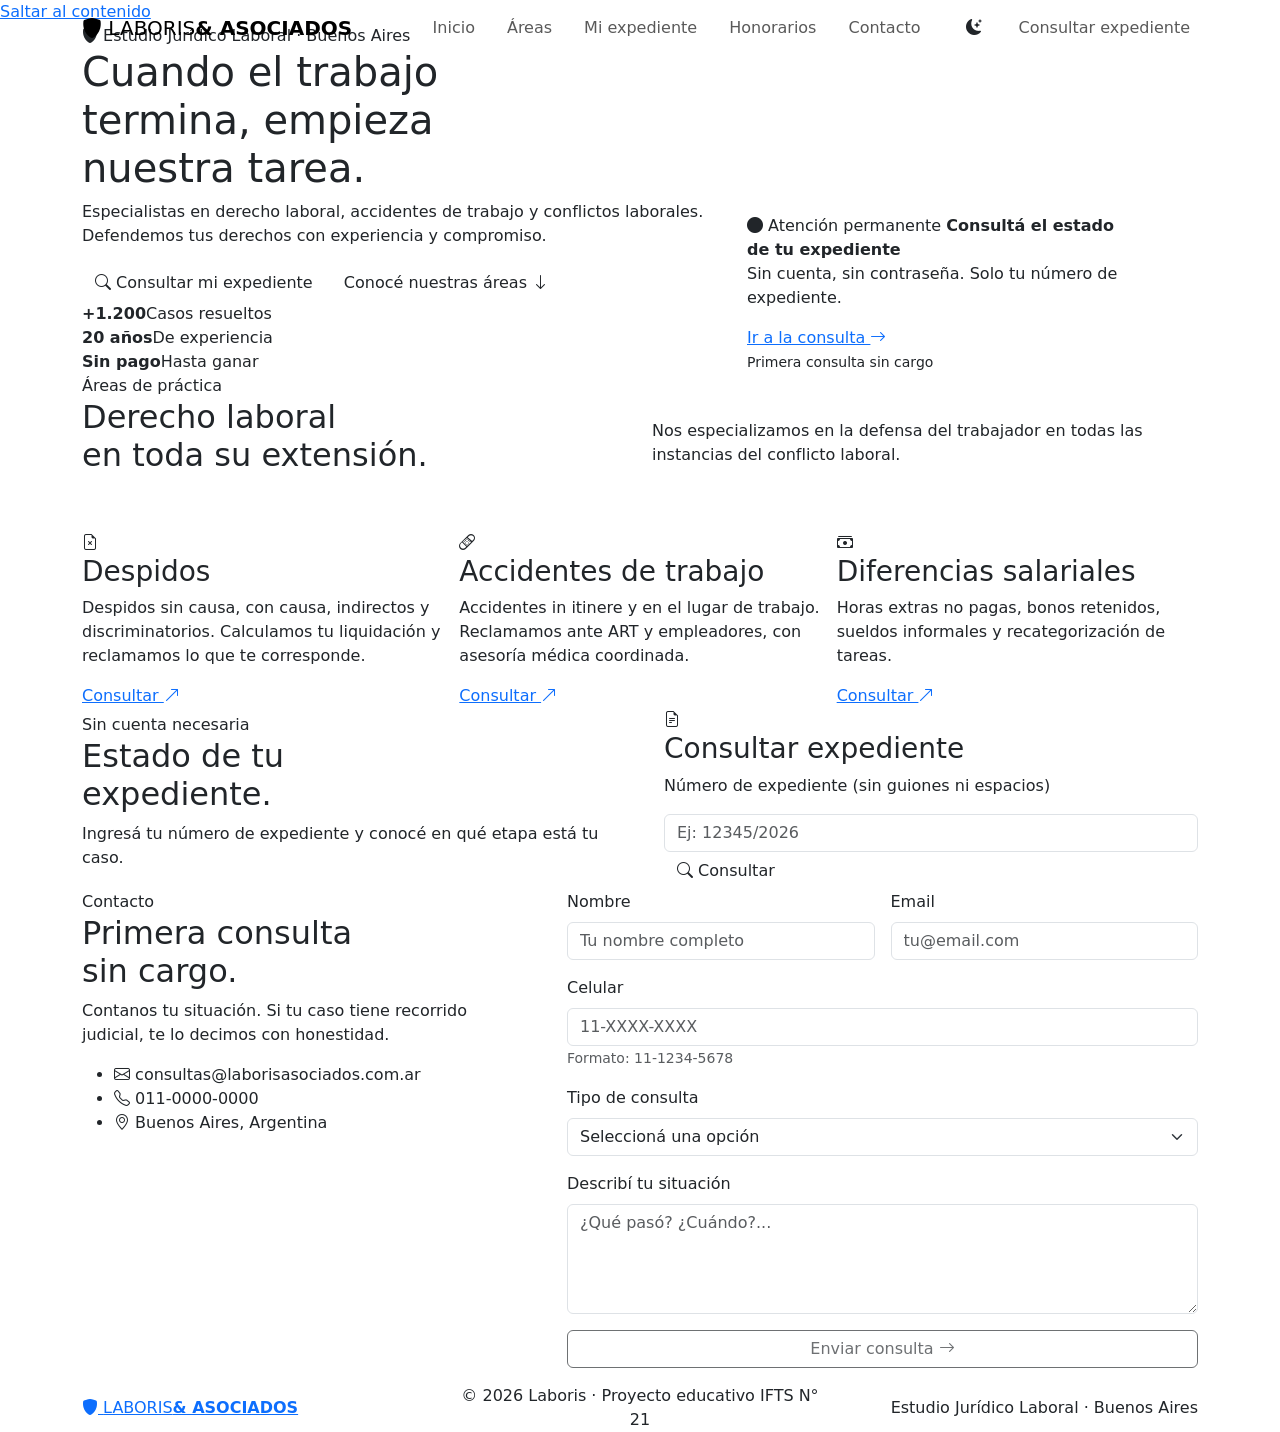
==== public/index.html @ e3582f11 "Update index.html Cambios en Sprint 3 de HTML" ====
<!doctype html>
<html lang="es">
<head>
  <meta charset="utf-8">
  <meta name="viewport" content="width=device-width, initial-scale=1">
  <title>Laboris | Estudio Jurídico Laboral</title>
  <meta name="description" content="Laboris: estudio jurídico especializado en derecho laboral y accidentes de trabajo.">
  <link rel="icon" href="assets/img/favicon.svg" type="image/svg+xml">
  <link rel="preconnect" href="https://fonts.googleapis.com">
  <link rel="preconnect" href="https://fonts.gstatic.com" crossorigin>
  <link href="https://fonts.googleapis.com/css2?family=Playfair+Display:wght@400;500;600;700&family=Source+Sans+3:wght@400;500;600;700&display=swap" rel="stylesheet">
  <script>
    const theme = localStorage.getItem('theme-preference') || 'light';
    document.documentElement.setAttribute('data-theme', theme);
  </script>
  <link href="https://cdn.jsdelivr.net/npm/bootstrap@5.3.3/dist/css/bootstrap.min.css" rel="stylesheet">
  <link rel="stylesheet" href="https://cdn.jsdelivr.net/npm/bootstrap-icons@1.11.3/font/bootstrap-icons.min.css">
  <link rel="stylesheet" href="assets/css/styles.css">
</head>
<body>
  <a class="la-skip-link" href="#contenido">Saltar al contenido</a>
  <nav class="navbar navbar-expand-lg fixed-top la-navbar" id="siteNav">
    <div class="container">
      <a class="navbar-brand la-brand" href="#inicio">
        <span class="la-brand-mark"><i class="bi bi-shield-fill"></i></span>
        <span>LABORIS<strong>&amp; ASOCIADOS</strong></span>
      </a>
      <button class="navbar-toggler la-toggler" type="button" data-bs-toggle="collapse" data-bs-target="#navLinks" aria-controls="navLinks" aria-expanded="false" aria-label="Abrir menú">
        <span></span><span></span><span></span>
      </button>
      <div class="collapse navbar-collapse" id="navLinks">
        <ul class="navbar-nav ms-auto align-items-lg-center gap-lg-3">
          <li class="nav-item"><a class="nav-link la-nav-link" href="#inicio" data-section="inicio">Inicio</a></li>
          <li class="nav-item"><a class="nav-link la-nav-link" href="#areas" data-section="areas">Áreas</a></li>
          <li class="nav-item"><a class="nav-link la-nav-link" href="#consulta" data-section="consulta">Mi expediente</a></li>
          <li class="nav-item"><a class="nav-link la-nav-link" href="#honorarios" data-section="honorarios">Honorarios</a></li>
          <li class="nav-item"><a class="nav-link la-nav-link" href="#contacto" data-section="contacto">Contacto</a></li>
          <li class="nav-item">
            <button class="btn la-btn la-btn-outline ms-lg-2" id="btnToggleTema" aria-label="Cambiar tema">
              <i class="bi bi-moon-stars-fill" id="iconoTema"></i>
            </button>
          </li>
          <li class="nav-item"><a class="nav-link la-nav-cta" href="#consulta">Consultar expediente</a></li>
        </ul>
      </div>
    </div>
  </nav>

  <main id="contenido">
    <section class="la-hero" id="inicio">
      <div class="la-hero-bg" aria-hidden="true"></div>
      <div class="la-hero-overlay" aria-hidden="true"></div>
      <div class="container la-hero-content">
        <div class="row align-items-end">
          <div class="col-lg-7">
            <span class="la-eyebrow la-eyebrow-light"><i class="bi bi-shield-fill"></i> Estudio Jurídico Laboral · Buenos Aires</span>
            <h1>Cuando el trabajo<br>termina, empieza<br><span>nuestra tarea.</span></h1>
            <p>Especialistas en derecho laboral, accidentes de trabajo y conflictos laborales. Defendemos tus derechos con experiencia y compromiso.</p>
            <div class="la-hero-actions">
              <a class="btn la-btn la-btn-primary" href="#consulta"><i class="bi bi-search"></i> Consultar mi expediente</a>
              <a class="btn la-btn la-btn-outline" href="#areas">Conocé nuestras áreas <i class="bi bi-arrow-down"></i></a>
            </div>
            <div class="la-hero-stats">
              <div><strong>+1.200</strong><span>Casos resueltos</span></div>
              <div><strong>20 años</strong><span>De experiencia</span></div>
              <div><strong>Sin pago</strong><span>Hasta ganar</span></div>
            </div>
          </div>
          <div class="col-lg-5 d-none d-lg-block">
            <div class="la-hero-card">
              <span class="la-card-label"><i class="bi bi-circle-fill"></i> Atención permanente</span>
              <strong>Consultá el estado<br>de tu expediente</strong>
              <p>Sin cuenta, sin contraseña. Solo tu número de expediente.</p>
              <a href="#consulta">Ir a la consulta <i class="bi bi-arrow-right"></i></a>
              <div class="la-card-divider"></div>
              <small>Primera consulta sin cargo</small>
            </div>
          </div>
        </div>
      </div>
    </section>

    <section class="la-section la-areas" id="areas">
      <div class="container">
        <div class="row align-items-end mb-5">
          <div class="col-lg-6">
            <span class="la-eyebrow">Áreas de práctica</span>
            <h2>Derecho laboral<br><span>en toda su extensión.</span></h2>
          </div>
          <div class="col-lg-6">
            <p>Nos especializamos en la defensa del trabajador en todas las instancias del conflicto laboral.</p>
          </div>
        </div>
        <div class="row g-3">
          <div class="col-lg-4 col-md-6">
            <article class="la-area-card">
              <div class="la-area-icon"><i class="bi bi-file-earmark-x"></i></div>
              <h3>Despidos</h3>
              <p>Despidos sin causa, con causa, indirectos y discriminatorios. Calculamos tu liquidación y reclamamos lo que te corresponde.</p>
              <a href="#contacto">Consultar <i class="bi bi-arrow-up-right"></i></a>
            </article>
          </div>
          <div class="col-lg-4 col-md-6">
            <article class="la-area-card">
              <div class="la-area-icon"><i class="bi bi-bandaid"></i></div>
              <h3>Accidentes de trabajo</h3>
              <p>Accidentes in itinere y en el lugar de trabajo. Reclamamos ante ART y empleadores, con asesoría médica coordinada.</p>
              <a href="#contacto">Consultar <i class="bi bi-arrow-up-right"></i></a>
            </article>
          </div>
          <div class="col-lg-4 col-md-6">
            <article class="la-area-card">
              <div class="la-area-icon"><i class="bi bi-cash-stack"></i></div>
              <h3>Diferencias salariales</h3>
              <p>Horas extras no pagas, bonos retenidos, sueldos informales y recategorización de tareas.</p>
              <a href="#contacto">Consultar <i class="bi bi-arrow-up-right"></i></a>
            </article>
          </div>
        </div>
      </div>
    </section>

    <section class="la-consulta" id="consulta">
      <div class="container">
        <div class="row align-items-center g-5">
          <div class="col-lg-6">
            <span class="la-eyebrow la-eyebrow-light">Sin cuenta necesaria</span>
            <h2>Estado de tu<br><span>expediente.</span></h2>
            <p>Ingresá tu número de expediente y conocé en qué etapa está tu caso.</p>
          </div>
          <div class="col-lg-6">
            <div class="la-consulta-box">
              <div class="la-consulta-icon"><i class="bi bi-file-earmark-text"></i></div>
              <h3>Consultar expediente</h3>
              <p>Número de expediente (sin guiones ni espacios)</p>
              <div class="la-consulta-form">
                <input class="form-control la-input" id="expedienteInput" type="text" placeholder="Ej: 12345/2026" maxlength="12" aria-label="Número de expediente">
                <button class="btn la-btn la-btn-primary" id="consultarBtn" type="button">
                  <!-- [ZOE - Sprint 3 - Día 1] Nuevos aportes de Zoe: Estructura para Spinner de carga -->
                  <span class="la-btn-text"><i class="bi bi-search"></i> Consultar</span>
                  <div class="la-spinner la-spinner-sm" id="spinnerConsulta" style="display:none;"></div>
                </button>
              </div>
              <div id="consultaResultado" class="la-consulta-resultado" aria-live="polite"></div>
            </div>
          </div>
        </div>
      </div>
    </section>

    <section class="la-section la-contact" id="contacto">
      <div class="container">
        <div class="row g-5">
          <div class="col-lg-5">
            <span class="la-eyebrow">Contacto</span>
            <h2>Primera consulta<br><span>sin cargo.</span></h2>
            <p>Contanos tu situación. Si tu caso tiene recorrido judicial, te lo decimos con honestidad.</p>
            <ul class="la-contact-list">
              <li><i class="bi bi-envelope"></i> consultas@laborisasociados.com.ar</li>
              <li><i class="bi bi-telephone"></i> 011-0000-0000</li>
              <li><i class="bi bi-geo-alt"></i> Buenos Aires, Argentina</li>
            </ul>
          </div>
          <div class="col-lg-7">
            <form class="la-form" id="contactForm" novalidate>
              <div class="row g-3 mb-3">
                <div class="col-md-6">
                  <label class="form-label la-label" for="nombre">Nombre</label>
                  <input class="form-control la-input" type="text" id="nombre" placeholder="Tu nombre completo" required>
                  <div class="invalid-feedback"></div>
                </div>
                <div class="col-md-6">
                  <label class="form-label la-label" for="email">Email</label>
                  <input class="form-control la-input" type="email" id="email" placeholder="tu@email.com" required>
                  <div class="invalid-feedback"></div>
                </div>
              </div>
              <div class="mb-3">
                <label class="form-label la-label" for="celular">Celular</label>
                <input class="form-control la-input" type="tel" id="celular" placeholder="11-XXXX-XXXX" required>
                <small class="form-text text-muted">Formato: 11-1234-5678</small>
                <div class="invalid-feedback"></div>
              </div>
              <div class="mb-3">
                <label class="form-label la-label" for="tipoConsulta">Tipo de consulta</label>
                <select class="form-select la-input" id="tipoConsulta" required>
                  <option value="">Seleccioná una opción</option>
                  <option value="Despido sin causa">Despido sin causa</option>
                  <option value="Accidente de trabajo">Accidente de trabajo</option>
                  <option value="Diferencias salariales">Diferencias salariales</option>
                  <option value="Otra consulta">Otra consulta</option>
                </select>
                <div class="invalid-feedback"></div>
              </div>
              <div class="mb-3">
                <label class="form-label la-label" for="descripcion">Describí tu situación</label>
                <textarea class="form-control la-input" id="descripcion" rows="4" placeholder="¿Qué pasó? ¿Cuándo?..." required></textarea>
                <div class="invalid-feedback"></div>
              </div>
              <button class="btn la-btn la-btn-primary w-100" id="btnEnviarConsulta" type="submit" disabled>
                <!-- [ZOE - Sprint 3 - Día 1] Nuevos aportes de Zoe: Estructura para Spinner en botón -->
                <span class="la-btn-text">Enviar consulta <i class="bi bi-arrow-right"></i></span>
                <div class="la-spinner la-spinner-sm" id="spinnerEnvio" style="display:none;"></div>
              </button>
              <p class="la-form-message text-center mt-3" id="formMessage" aria-live="polite"></p>
            </form>
          </div>
        </div>
      </div>
    </section>

    <!-- [JOSÉ - Sprint 3 - Día 2] Nuevos aportes de José: Vista de Admin/Testing Oculta -->
    <section id="adminView" class="la-admin-view" style="display:none;">
      <div class="container">
        <div class="row">
          <div class="col-12">
            <h3>🔒 Panel de Admin (Testing) - Consultas Recibidas</h3>
            <p>Estos datos persisten en el localStorage del navegador (Simulación Sprint 3).</p>
            <div class="table-responsive">
              <table class="table table-striped">
                <thead>
                  <tr><th>ID</th><th>Fecha</th><th>Nombre</th><th>Email</th><th>Tipo</th><th>Mensaje</th></tr>
                </thead>
                <tbody id="adminTableBody"></tbody>
              </table>
            </div>
            <button class="btn la-btn la-btn-outline" id="btnLimpiarAdmin">Borrar datos de prueba</button>
          </div>
        </div>
      </div>
    </section>
  </main>

  <footer class="la-footer">
    <div class="container">
      <div class="row align-items-center text-center g-3">
        <div class="col-lg-4 text-lg-start">
          <a class="la-brand" href="#inicio">
            <span class="la-brand-mark"><i class="bi bi-shield-fill"></i></span>
            <span>LABORIS<strong>&amp; ASOCIADOS</strong></span>
          </a>
        </div>
        <div class="col-lg-4">
          <p class="mb-0">© <span id="year">2026</span> Laboris · Proyecto educativo IFTS N° 21</p>
        </div>
        <div class="col-lg-4 text-lg-end">
          <span>Estudio Jurídico Laboral · Buenos Aires</span>
        </div>
      </div>
    </div>
  </footer>

  <script src="https://cdn.jsdelivr.net/npm/bootstrap@5.3.3/dist/js/bootstrap.bundle.min.js"></script>
  <script src="assets/js/main.js"></script>
</body>
</html>
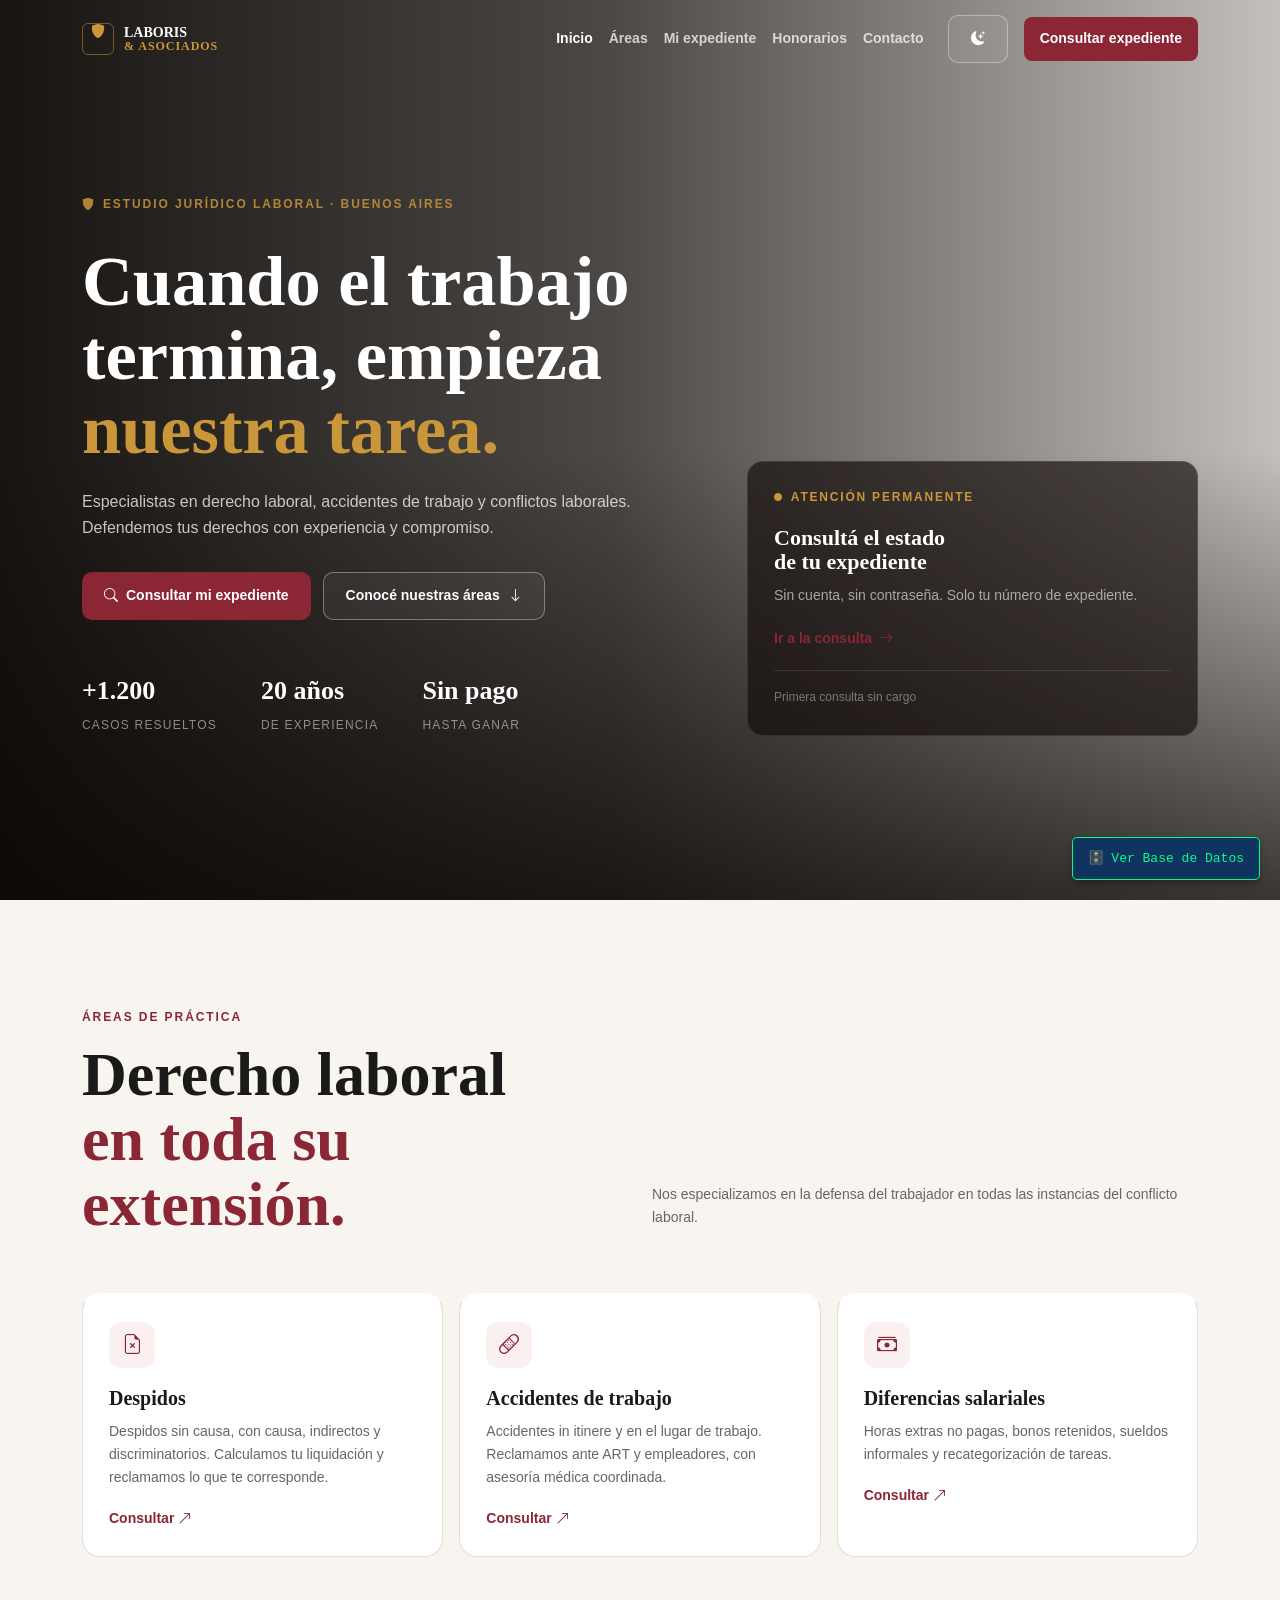
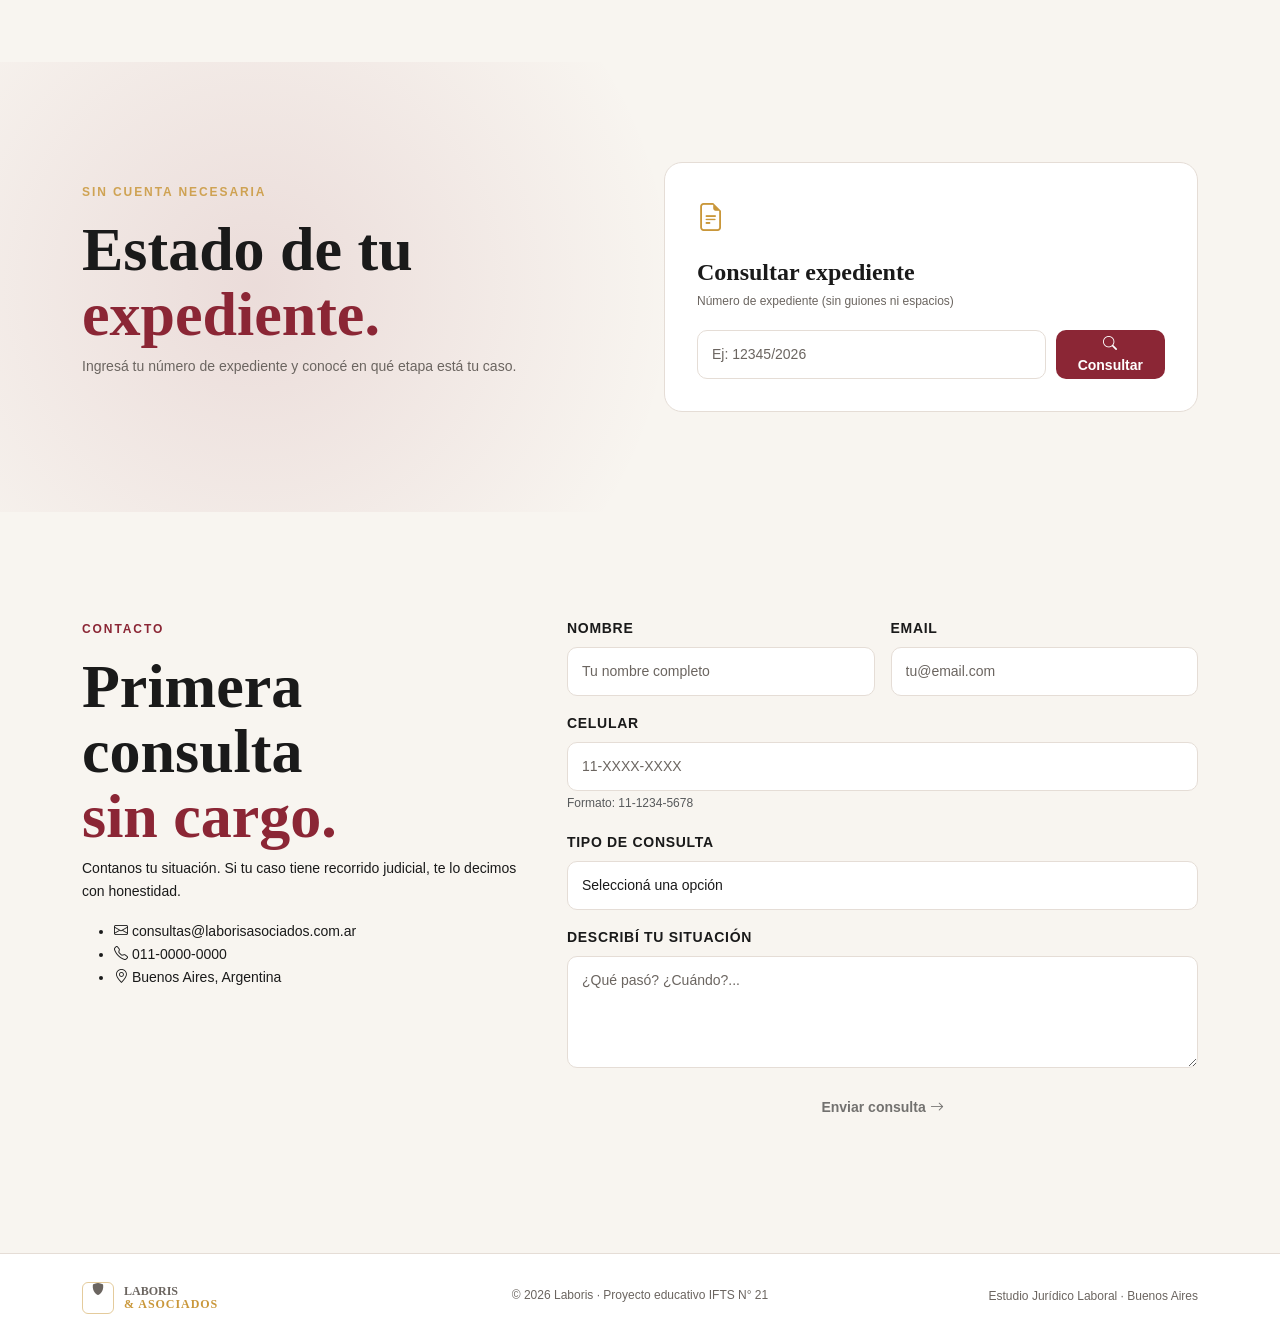
==== commit 0cb90f0c: "Adaptaión del index.html a la base de datos simulada" ====
--- a/public/index.html
+++ b/public/index.html
@@ -1,7 +1,7 @@
-<!doctype html>
+<!DOCTYPE html>
 <html lang="es">
 <head>
-  <meta charset="utf-8">
+  <meta charset="UTF-8">
   <meta name="viewport" content="width=device-width, initial-scale=1">
   <title>Laboris | Estudio Jurídico Laboral</title>
   <meta name="description" content="Laboris: estudio jurídico especializado en derecho laboral y accidentes de trabajo.">
@@ -17,6 +17,7 @@
   <link rel="stylesheet" href="https://cdn.jsdelivr.net/npm/bootstrap-icons@1.11.3/font/bootstrap-icons.min.css">
   <link rel="stylesheet" href="assets/css/styles.css">
 </head>
+  
 <body>
   <a class="la-skip-link" href="#contenido">Saltar al contenido</a>
   <nav class="navbar navbar-expand-lg fixed-top la-navbar" id="siteNav">
@@ -136,7 +137,6 @@
               <div class="la-consulta-form">
                 <input class="form-control la-input" id="expedienteInput" type="text" placeholder="Ej: 12345/2026" maxlength="12" aria-label="Número de expediente">
                 <button class="btn la-btn la-btn-primary" id="consultarBtn" type="button">
-                  <!-- [ZOE - Sprint 3 - Día 1] Nuevos aportes de Zoe: Estructura para Spinner de carga -->
                   <span class="la-btn-text"><i class="bi bi-search"></i> Consultar</span>
                   <div class="la-spinner la-spinner-sm" id="spinnerConsulta" style="display:none;"></div>
                 </button>
@@ -198,7 +198,6 @@
                 <div class="invalid-feedback"></div>
               </div>
               <button class="btn la-btn la-btn-primary w-100" id="btnEnviarConsulta" type="submit" disabled>
-                <!-- [ZOE - Sprint 3 - Día 1] Nuevos aportes de Zoe: Estructura para Spinner en botón -->
                 <span class="la-btn-text">Enviar consulta <i class="bi bi-arrow-right"></i></span>
                 <div class="la-spinner la-spinner-sm" id="spinnerEnvio" style="display:none;"></div>
               </button>
@@ -209,7 +208,6 @@
       </div>
     </section>
 
-    <!-- [JOSÉ - Sprint 3 - Día 2] Nuevos aportes de José: Vista de Admin/Testing Oculta -->
     <section id="adminView" class="la-admin-view" style="display:none;">
       <div class="container">
         <div class="row">
@@ -252,5 +250,10 @@
 
   <script src="https://cdn.jsdelivr.net/npm/bootstrap@5.3.3/dist/js/bootstrap.bundle.min.js"></script>
   <script src="assets/js/main.js"></script>
+
+  <!-- Enlace flotante al simulador de base de datos -->
+  <a href="admin.html" style="position:fixed; bottom:20px; right:20px; background:#0f3460; color:#00ff88; padding:10px 15px; text-decoration:none; font-family:monospace; border-radius:5px; font-size:13px; z-index:9999; border:1px solid #00ff88; box-shadow: 0 4px 6px rgba(0,0,0,0.3);">🗄️ Ver Base de Datos</a>
+
 </body>
 </html>
+  
--- a/public/assets/css/styles.css
+++ b/public/assets/css/styles.css
@@ -0,0 +1,142 @@
+/* ============================================================
+   LABORIS — styles.css
+   [ZOE] Refactorización: Variables CSS y Dark Mode (Sprint 2)
+   ============================================================ */
+:root {
+  --la-bg: #F8F5F0; --la-surface: #FFFFFF; --la-text-primary: #1A1A1A;
+  --la-text-secondary: #6B6560; --la-red: #8B2635; --la-red-hover: #A83040;
+  --la-gold: #C9973A; --la-line: #E5DDD6; --la-nav-h: 78px;
+}
+[data-theme="dark"] {
+  --la-bg: #121214; --la-surface: #1A1A1C; --la-text-primary: #E0E0E0;
+  --la-text-secondary: #A0A0A0; --la-red: #A83040; --la-red-hover: #C43A4D;
+  --la-gold: #D4AF37; --la-line: #333333;
+}
+html { scroll-behavior: smooth; scroll-padding-top: var(--la-nav-h); }
+body { font-family: "Source Sans 3", sans-serif; color: var(--la-text-primary); background: var(--la-bg); line-height: 1.65; font-size: 14px; }
+a { text-decoration: none; color: inherit; }
+.la-skip-link { position: fixed; left: 16px; top: -100px; z-index: 9999; background: var(--la-red); color: var(--la-surface); padding: 10px 14px; border-radius: 10px; font-weight: 700; font-size: 14px; }
+.la-skip-link:focus { top: 16px; }
+.la-navbar { min-height: var(--la-nav-h); transition: background .3s, box-shadow .3s; }
+.la-navbar.scrolled { background: rgba(26,26,26,.96); backdrop-filter: blur(14px); box-shadow: 0 6px 28px rgba(0,0,0,.18); }
+[data-theme="dark"] .la-navbar.scrolled { background: rgba(18,18,20,.96); }
+.la-brand { display: inline-flex; align-items: center; gap: 10px; font-family: "Playfair Display", serif; font-weight: 700; color: var(--la-surface); }
+.la-brand > span { display: flex; flex-direction: column; line-height: 1.1; font-size: 14px; }
+.la-brand strong { color: var(--la-gold); font-size: 12px; letter-spacing: .08em; }
+.la-brand-mark { width: 32px; height: 32px; display: grid; place-items: center; border: 1px solid rgba(201,151,58,.5); border-radius: 6px; color: var(--la-gold); font-size: 14px; }
+.la-nav-link { font-size: 14px; font-weight: 600; color: rgba(255,255,255,.75) !important; padding-left: 0 !important; padding-right: 0 !important; transition: color .2s; }
+.la-nav-link:hover, .la-nav-link.active { color: var(--la-surface) !important; }
+.la-nav-cta { font-size: 14px; font-weight: 700; color: var(--la-surface) !important; padding: 10px 16px !important; background: var(--la-red); border-radius: 8px; transition: background .2s; }
+.la-nav-cta:hover { background: var(--la-red-hover) !important; }
+.la-toggler { background: none; border: 0; box-shadow: none !important; padding: 4px; }
+.la-toggler span { display: block; width: 22px; height: 2px; background: var(--la-surface); margin: 5px 0; }
+@media (max-width: 991px) { .la-navbar .navbar-collapse { background: rgba(26,26,26,.98); border: 1px solid rgba(255,255,255,.1); border-radius: 14px; padding: 12px; margin-top: 10px; } .la-nav-link, .la-nav-cta { padding: 12px !important; display: block; } }
+.la-eyebrow { display: inline-flex; align-items: center; gap: 7px; color: var(--la-red); font-size: 12px; font-weight: 700; letter-spacing: .16em; text-transform: uppercase; margin-bottom: 14px; }
+.la-eyebrow-light { color: rgba(201,151,58,.85); }
+.la-areas h2, .la-about h2, .la-consulta h2, .la-contact h2 { font-family: "Playfair Display", serif; font-weight: 700; font-size: clamp(32px, 5vw, 62px); line-height: 1.05; }
+.la-areas h2 span, .la-about h2 span, .la-consulta h2 span, .la-contact h2 span { color: var(--la-red); }
+.la-btn { min-height: 48px; padding: 0 22px; font-size: 14px; font-weight: 700; border-radius: 10px; border: 0; transition: transform .2s, background .2s; display: inline-flex; align-items: center; justify-content: center; gap: 8px; position: relative; }
+.la-btn:hover { transform: translateY(-2px); }
+.la-btn:disabled { opacity: 0.6; cursor: not-allowed; transform: none; }
+.la-btn-primary { background: var(--la-red); color: var(--la-surface); }
+.la-btn-primary:hover { background: var(--la-red-hover); color: var(--la-surface); }
+.la-btn-outline { border: 1px solid rgba(255,255,255,.35); background: rgba(255,255,255,.05); color: var(--la-surface); }
+.la-btn-outline:hover { background: rgba(255,255,255,.12); color: var(--la-surface); }
+.la-hero { min-height: 100svh; padding-bottom: 60px; position: relative; display: flex; align-items: center; color: var(--la-surface); }
+.la-hero-bg { position: absolute; inset: -4%; background: url("https://images.unsplash.com/photo-1589829545856-d10d557cf95f?auto=format&fit=crop&w=2200&q=85") center / cover no-repeat; }
+.la-hero-overlay { position: absolute; inset: 0; background: linear-gradient(90deg, rgba(10,6,4,.94) 0%, rgba(10,6,4,.72) 48%, rgba(10,6,4,.22) 100%), linear-gradient(0deg, rgba(10,6,4,.75), transparent 50%); }
+.la-hero-content { position: relative; z-index: 2; padding-top: calc(var(--la-nav-h) + 10px); }
+.la-hero h1 { font-family: "Playfair Display", serif; font-size: clamp(42px, 5.5vw, 76px); font-weight: 700; line-height: 1.05; margin-bottom: 22px; margin-top: 16px; }
+.la-hero h1 span { color: var(--la-gold); }
+.la-hero p { color: rgba(255,255,255,.75); font-size: 16px; max-width: 560px; }
+.la-hero-actions { display: flex; flex-wrap: wrap; gap: 12px; margin-top: 30px; margin-bottom: 50px; }
+.la-hero-stats { display: flex; gap: 44px; }
+.la-hero-stats div { display: flex; flex-direction: column; }
+.la-hero-stats strong { font-family: "Playfair Display", serif; font-size: 26px; font-weight: 700; }
+.la-hero-stats span { font-size: 12px; color: rgba(255,255,255,.5); text-transform: uppercase; letter-spacing: .1em; margin-top: 3px; }
+.la-hero-card { padding: 26px; border-radius: 16px; background: rgba(18,10,8,.65); backdrop-filter: blur(14px); border-top: 3px solid var(--la-red); border: 1px solid rgba(255,255,255,.1); }
+.la-card-label { display: flex; align-items: center; gap: 7px; color: var(--la-gold); font-size: 12px; font-weight: 700; letter-spacing: .15em; text-transform: uppercase; margin-bottom: 18px; }
+.la-card-label i { font-size: 8px; }
+.la-hero-card strong { display: block; font-family: "Playfair Display", serif; font-size: 22px; line-height: 1.1; margin-bottom: 10px; }
+.la-hero-card p { color: rgba(255,255,255,.6); font-size: 14px; margin-bottom: 20px; }
+.la-hero-card a { display: inline-flex; align-items: center; gap: 7px; color: var(--la-red); font-size: 14px; font-weight: 700; }
+.la-card-divider { border-top: 1px solid rgba(255,255,255,.1); margin: 20px 0 14px; }
+.la-hero-card small { color: rgba(255,255,255,.4); font-size: 12px; }
+.la-section { padding: 105px 0; }
+.la-areas { background: var(--la-bg); }
+.la-areas p { color: var(--la-text-secondary); font-size: 14px; }
+.la-area-card { height: 100%; padding: 26px; border: 1px solid var(--la-line); border-radius: 18px; background: var(--la-surface); border-top: 3px solid transparent; transition: border-top-color .25s, transform .25s, box-shadow .25s; }
+.la-area-card:hover { border-top-color: var(--la-red); transform: translateY(-4px); box-shadow: 0 16px 40px rgba(139,38,53,.08); }
+.la-area-icon { width: 46px; height: 46px; display: grid; place-items: center; border-radius: 12px; background: #FBF0F0; color: var(--la-red); font-size: 20px; margin-bottom: 18px; }
+.la-area-card h3 { font-family: "Playfair Display", serif; font-size: 20px; font-weight: 700; margin-bottom: 10px; }
+.la-area-card p { color: var(--la-text-secondary); font-size: 14px; margin-bottom: 18px; }
+.la-area-card a { font-size: 14px; font-weight: 700; color: var(--la-red); }
+.la-consulta { padding: 100px 0; background: radial-gradient(circle at 20% 50%, rgba(139,38,53,.12), transparent 40%), var(--la-bg); color: var(--la-text-primary); }
+.la-consulta p { color: var(--la-text-secondary); font-size: 14px; max-width: 480px; }
+.la-consulta-box { padding: 32px; border-radius: 18px; background: var(--la-surface); border: 1px solid var(--la-line); }
+.la-consulta-icon { font-size: 28px; color: var(--la-gold); margin-bottom: 16px; }
+.la-consulta-box h3 { font-family: "Playfair Display", serif; font-size: 24px; font-weight: 700; margin-bottom: 6px; }
+.la-consulta-box > p { color: var(--la-text-secondary); font-size: 12px; margin-bottom: 18px; }
+.la-consulta-form { display: flex; gap: 10px; }
+.la-input { background: var(--la-surface) !important; border-color: var(--la-line) !important; border-radius: 10px !important; color: var(--la-text-primary) !important; font-size: 14px !important; padding: 13px 14px !important; }
+.la-input::placeholder { color: var(--la-text-secondary) !important; }
+.la-input:focus { border-color: var(--la-gold) !important; box-shadow: 0 0 0 2px rgba(212, 175, 55, 0.25) !important; }
+.la-input.is-valid { border-color: #198754 !important; background-image: url("data:image/svg+xml,%3csvg xmlns='http://www.w3.org/2000/svg' viewBox='0 0 8 8'%3e%3cpath fill='%23198754' d='M2.3 6.73.6 4.53c-.4-1.04.46-1.4 1.1-.8l1.1 1.4 3.4-3.8c.6-.63 1.6-.27 1.2.7l-4 4.6c-.43.5-.8.4-1.1.1z'/%3e%3c/svg%3e") !important; background-repeat: no-repeat !important; background-position: right calc(0.375em + 0.1875rem) center !important; background-size: calc(0.75em + 0.375rem) calc(0.75em + 0.375rem) !important; }
+.la-input.is-invalid { border-color: #dc3545 !important; background-image: url("data:image/svg+xml,%3csvg xmlns='http://www.w3.org/2000/svg' viewBox='0 0 12 12' width='12' height='12' fill='none' stroke='%23dc3545'%3e%3ccircle cx='6' cy='6' r='4.5'/%3e%3cpath stroke-linejoin='round' d='M5.8 3.6h.4L6 6.5z'/%3e%3ccircle cx='6' cy='8.2' r='.6' fill='%23dc3545' stroke='none'/%3e%3c/svg%3e") !important; background-repeat: no-repeat !important; background-position: right calc(0.375em + 0.1875rem) center !important; background-size: calc(0.75em + 0.375rem) calc(0.75em + 0.375rem) !important; }
+.invalid-feedback { display: none; width: 100%; margin-top: 0.25rem; font-size: 12px; color: #dc3545; }
+.was-validated .form-control:invalid ~ .invalid-feedback, .form-control.is-invalid ~ .invalid-feedback { display: block; }
+.la-label { font-size: 14px !important; font-weight: 700 !important; text-transform: uppercase; letter-spacing: .05em; color: var(--la-text-primary) !important; margin-bottom: 7px !important; }
+.form-text { font-size: 12px; color: var(--la-text-secondary); margin-top: 4px; }
+.la-footer { padding: 24px 0; background: var(--la-surface); border-top: 1px solid var(--la-line); }
+.la-footer p, .la-footer span { font-size: 12px; color: var(--la-text-secondary); }
+iframe[id^="netlify-"], .netlify-badge { display: none !important; }
+
+/* ============================================================
+   [ZOE - Sprint 3 - Día 1] Nuevos aportes de Zoe: Estados de Carga y Admin View
+   ============================================================ */
+
+/* Spinner Grande (Consulta de Expediente) */
+.la-spinner {
+  width: 40px; height: 40px;
+  border: 4px solid rgba(201, 151, 58, 0.2); /* Dorado transparente */
+  border-top-color: var(--la-gold);
+  border-radius: 50%;
+  animation: la-spin 1s linear infinite;
+  margin: 20px auto;
+}
+
+/* Spinner Chico (Dentro de botones) */
+.la-spinner-sm {
+  width: 18px; height: 18px;
+  border: 2px solid rgba(255, 255, 255, 0.3);
+  border-top-color: #fff;
+  border-radius: 50%;
+  animation: la-spin 0.8s linear infinite;
+  display: inline-block;
+  vertical-align: middle;
+  margin-left: 8px;
+}
+
+@keyframes la-spin {
+  to { transform: rotate(360deg); }
+}
+
+/* Vista de Admin Oculta */
+.la-admin-view {
+  padding: 60px 0;
+  background: var(--la-bg);
+  border-top: 2px dashed var(--la-line);
+}
+.la-admin-view h3 {
+  font-family: "Playfair Display", serif;
+  color: var(--la-red);
+  margin-bottom: 20px;
+}
+
+@media (max-width: 767px) {
+  .la-section, .la-consulta { padding: 75px 0; }
+  .la-hero h1 { font-size: clamp(44px, 13vw, 66px); }
+  .la-hero-actions { flex-direction: column; }
+  .la-hero-actions .btn { width: 100%; }
+  .la-consulta-form { flex-direction: column; }
+}
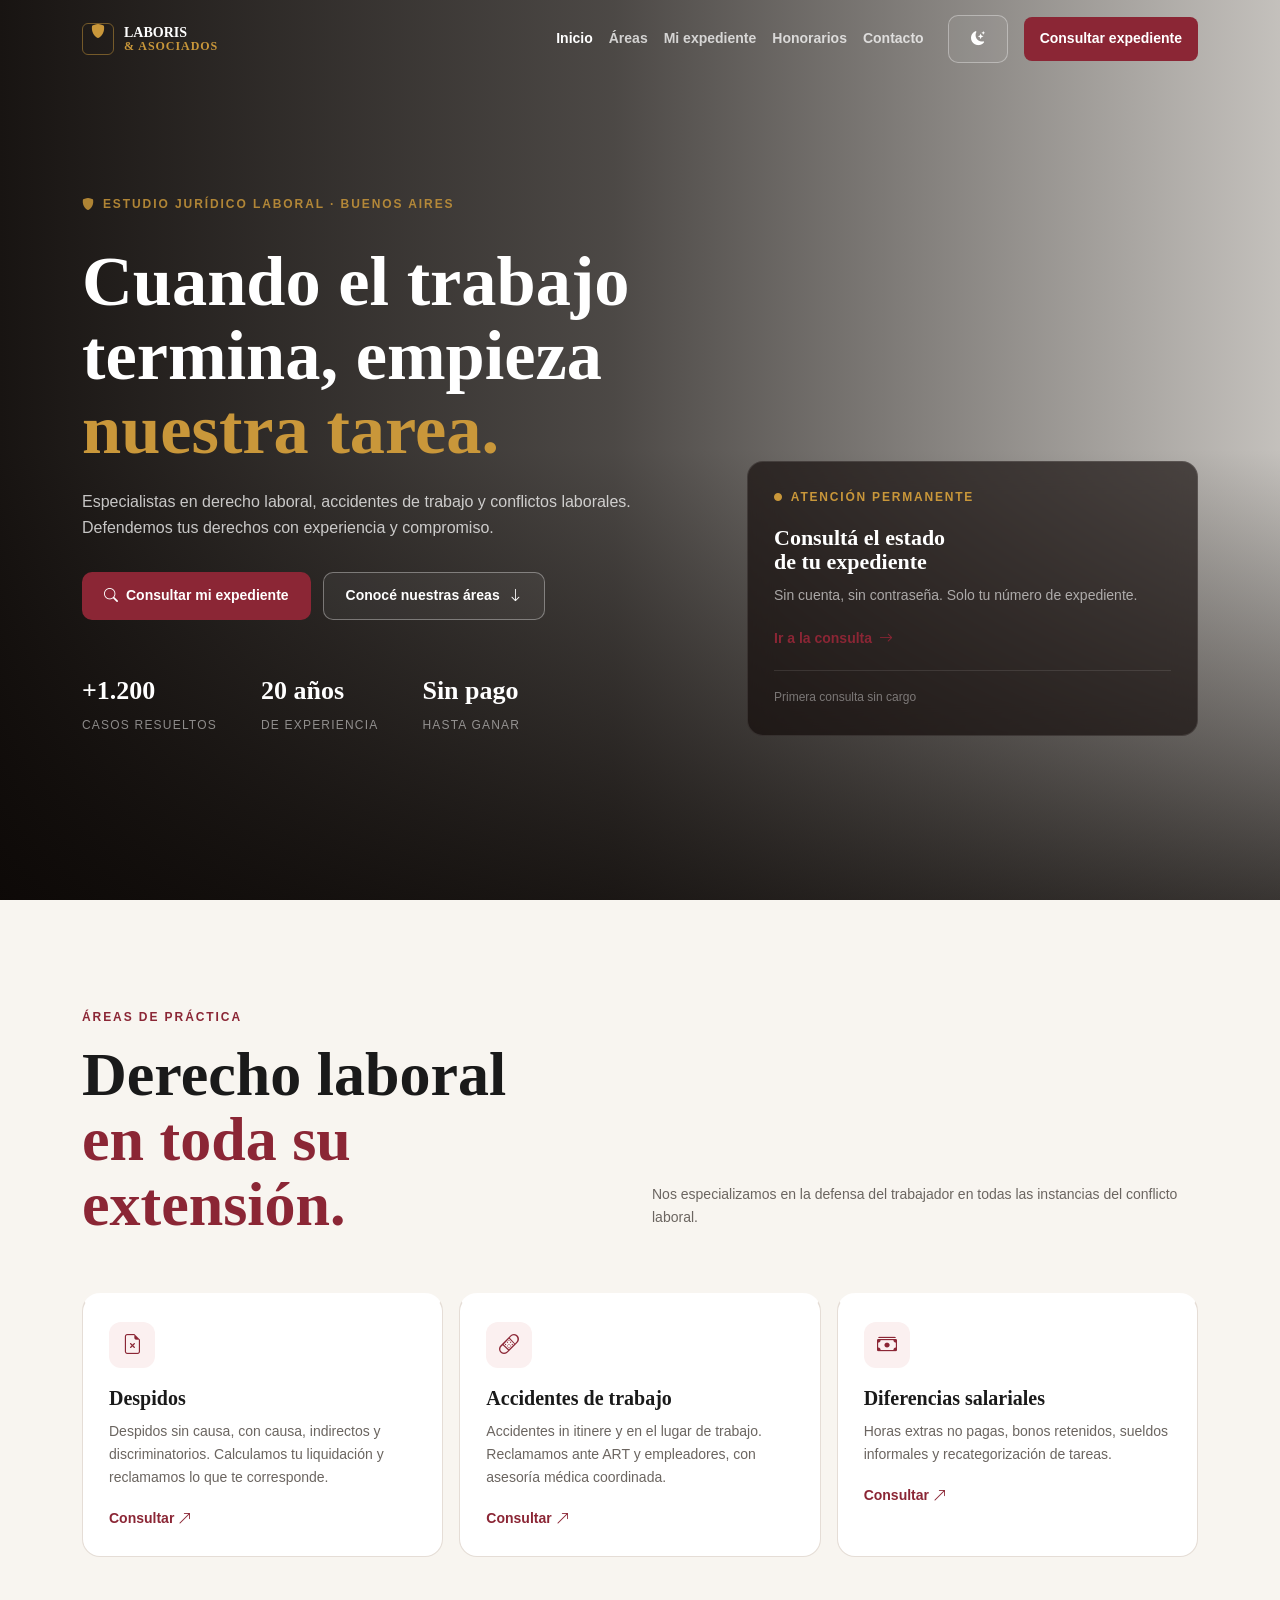
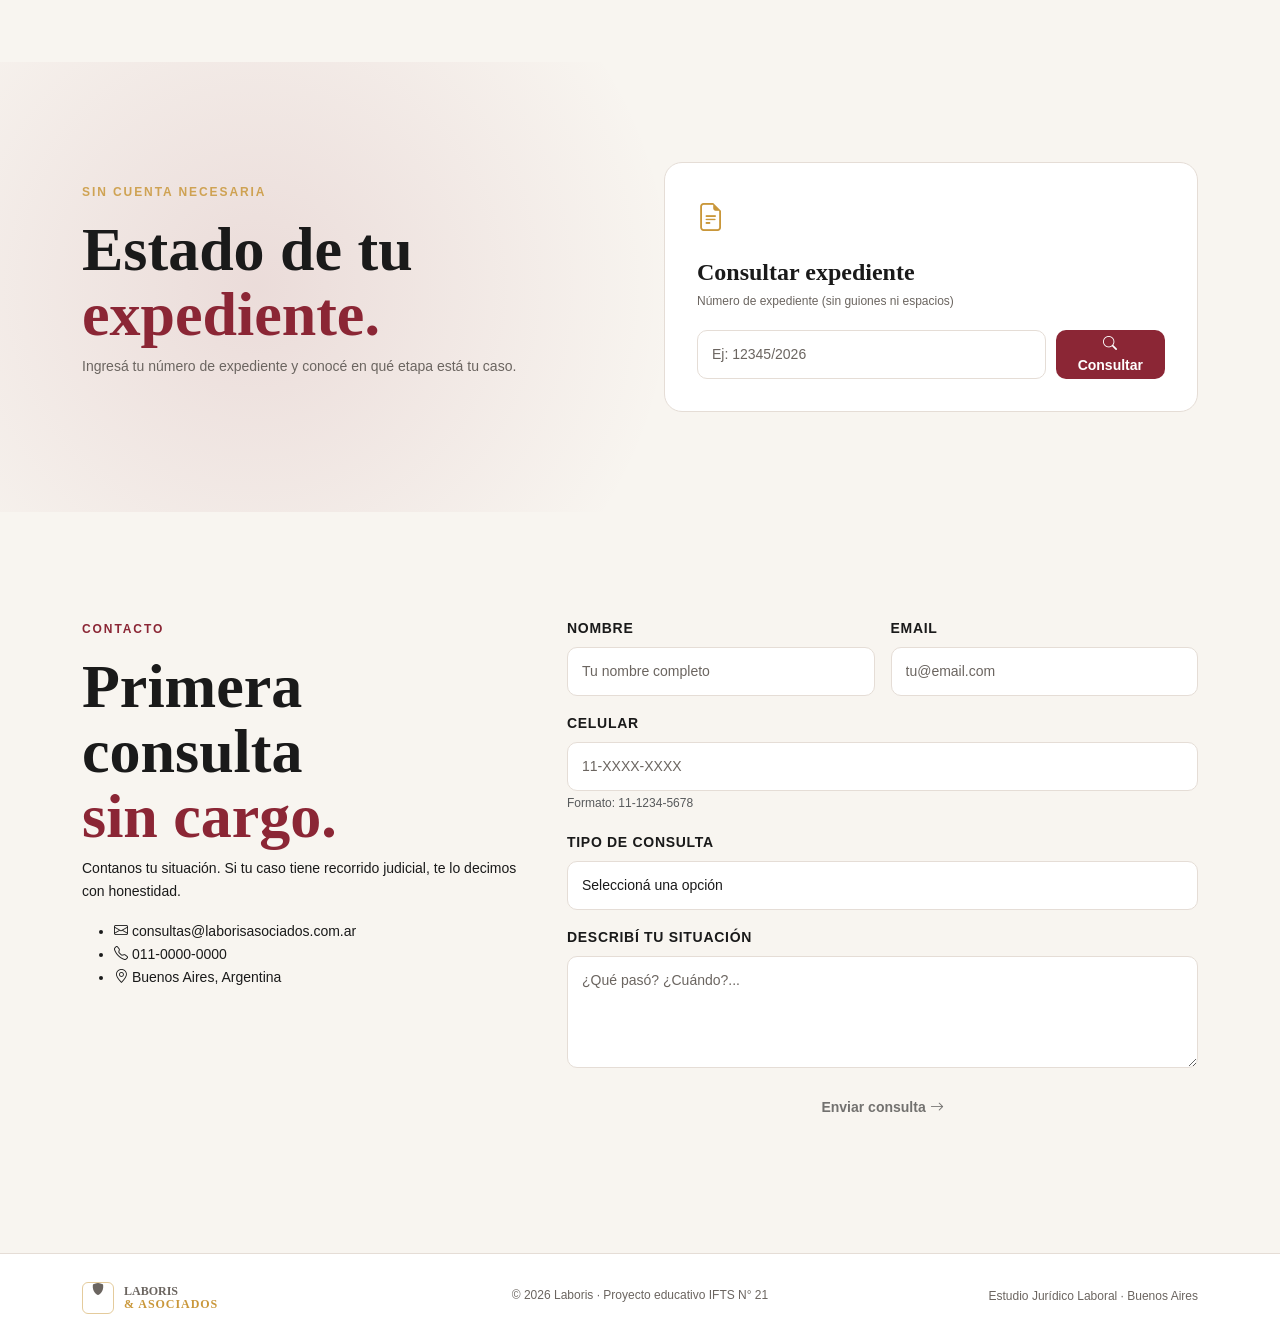
==== commit 701b46c0: "Update index.html" ====
--- a/public/index.html
+++ b/public/index.html
@@ -212,7 +212,7 @@
       <div class="container">
         <div class="row">
           <div class="col-12">
-            <h3>🔒 Panel de Admin (Testing) - Consultas Recibidas</h3>
+            <h3> Panel de Admin (Testing) - Consultas Recibidas</h3>
             <p>Estos datos persisten en el localStorage del navegador (Simulación Sprint 3).</p>
             <div class="table-responsive">
               <table class="table table-striped">
@@ -250,10 +250,5 @@
 
   <script src="https://cdn.jsdelivr.net/npm/bootstrap@5.3.3/dist/js/bootstrap.bundle.min.js"></script>
   <script src="assets/js/main.js"></script>
-
-  <!-- Enlace flotante al simulador de base de datos -->
-  <a href="admin.html" style="position:fixed; bottom:20px; right:20px; background:#0f3460; color:#00ff88; padding:10px 15px; text-decoration:none; font-family:monospace; border-radius:5px; font-size:13px; z-index:9999; border:1px solid #00ff88; box-shadow: 0 4px 6px rgba(0,0,0,0.3);">🗄️ Ver Base de Datos</a>
-
 </body>
-</html>
-  
+</html>  
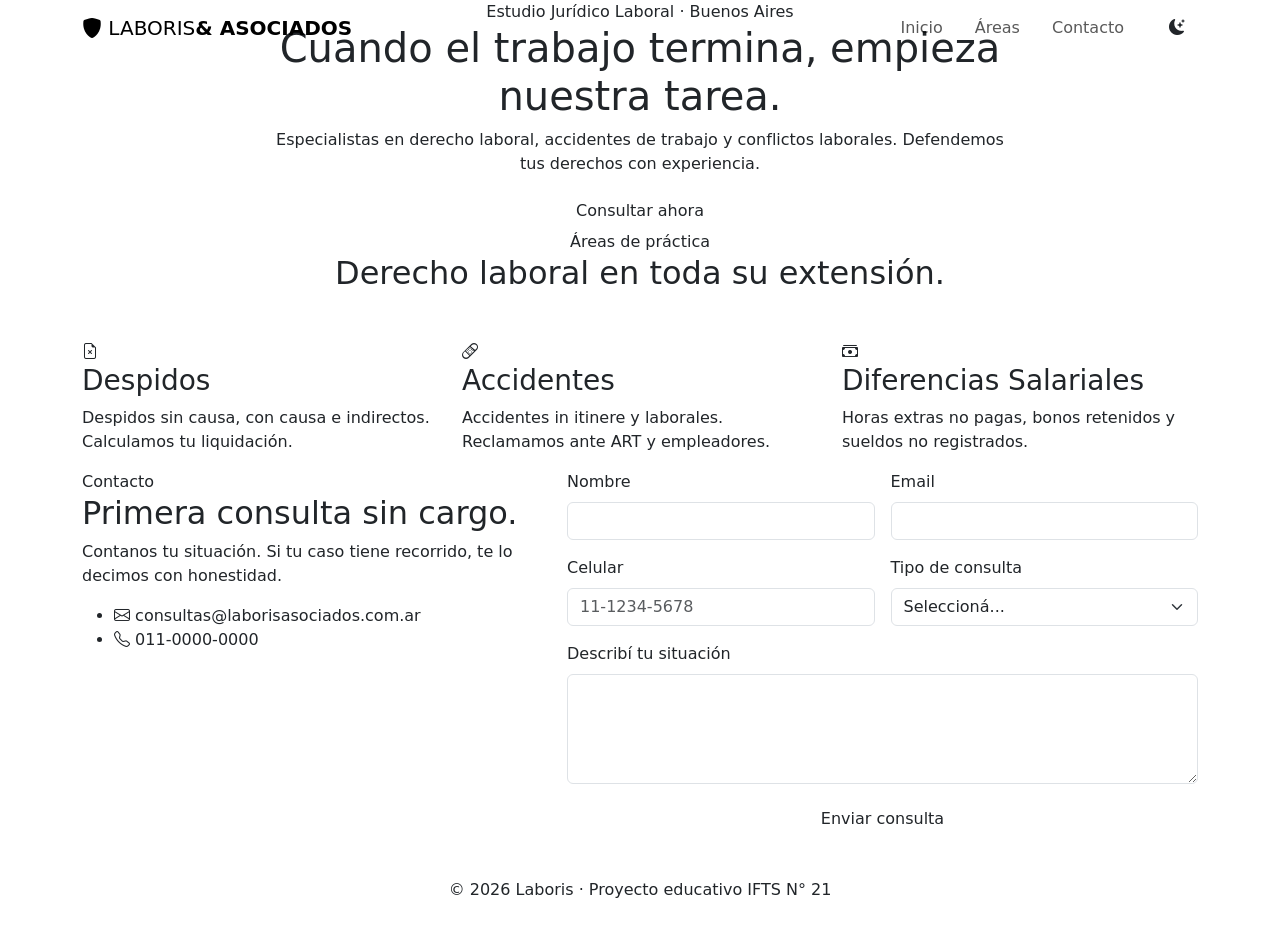
==== commit 4a8e4f4f: "Código final HTML" ====
--- a/public/index.html
+++ b/public/index.html
@@ -4,251 +4,189 @@
   <meta charset="UTF-8">
   <meta name="viewport" content="width=device-width, initial-scale=1">
   <title>Laboris | Estudio Jurídico Laboral</title>
-  <meta name="description" content="Laboris: estudio jurídico especializado en derecho laboral y accidentes de trabajo.">
-  <link rel="icon" href="assets/img/favicon.svg" type="image/svg+xml">
+  <meta name="description" content="Laboris: estudio jurídico especializado en derecho laboral y accidentes de trabajo. Proyecto educativo IFTS N° 21.">
+
+  <!-- Google Fonts -->
   <link rel="preconnect" href="https://fonts.googleapis.com">
   <link rel="preconnect" href="https://fonts.gstatic.com" crossorigin>
-  <link href="https://fonts.googleapis.com/css2?family=Playfair+Display:wght@400;500;600;700&family=Source+Sans+3:wght@400;500;600;700&display=swap" rel="stylesheet">
-  <script>
-    const theme = localStorage.getItem('theme-preference') || 'light';
-    document.documentElement.setAttribute('data-theme', theme);
-  </script>
+  <link href="https://fonts.googleapis.com/css2?family=Playfair+Display:wght@400;600;700&family=Source+Sans+3:wght@400;500;600&display=swap" rel="stylesheet">
+
+  <!-- Bootstrap 5 (CDN) -->
   <link href="https://cdn.jsdelivr.net/npm/bootstrap@5.3.3/dist/css/bootstrap.min.css" rel="stylesheet">
   <link rel="stylesheet" href="https://cdn.jsdelivr.net/npm/bootstrap-icons@1.11.3/font/bootstrap-icons.min.css">
-  <link rel="stylesheet" href="assets/css/styles.css">
+
+  <!-- CSS personalizado del proyecto -->
+  <link rel="stylesheet" href="assets/css/style.css">
 </head>
-  
 <body>
-  <a class="la-skip-link" href="#contenido">Saltar al contenido</a>
+
+  <!-- ============================================================
+       NAVBAR
+       Sprint 1 (01/09/2026) - José: estructura base con Bootstrap
+       Sprint 2 (22/09/2026) - Zoe: botón de modo oscuro
+       ============================================================ -->
   <nav class="navbar navbar-expand-lg fixed-top la-navbar" id="siteNav">
     <div class="container">
       <a class="navbar-brand la-brand" href="#inicio">
         <span class="la-brand-mark"><i class="bi bi-shield-fill"></i></span>
         <span>LABORIS<strong>&amp; ASOCIADOS</strong></span>
       </a>
-      <button class="navbar-toggler la-toggler" type="button" data-bs-toggle="collapse" data-bs-target="#navLinks" aria-controls="navLinks" aria-expanded="false" aria-label="Abrir menú">
-        <span></span><span></span><span></span>
+      <button class="navbar-toggler" type="button" data-bs-toggle="collapse" data-bs-target="#navLinks">
+        <span class="navbar-toggler-icon"></span>
       </button>
       <div class="collapse navbar-collapse" id="navLinks">
         <ul class="navbar-nav ms-auto align-items-lg-center gap-lg-3">
-          <li class="nav-item"><a class="nav-link la-nav-link" href="#inicio" data-section="inicio">Inicio</a></li>
-          <li class="nav-item"><a class="nav-link la-nav-link" href="#areas" data-section="areas">Áreas</a></li>
-          <li class="nav-item"><a class="nav-link la-nav-link" href="#consulta" data-section="consulta">Mi expediente</a></li>
-          <li class="nav-item"><a class="nav-link la-nav-link" href="#honorarios" data-section="honorarios">Honorarios</a></li>
-          <li class="nav-item"><a class="nav-link la-nav-link" href="#contacto" data-section="contacto">Contacto</a></li>
+          <li class="nav-item"><a class="nav-link la-nav-link" href="#inicio">Inicio</a></li>
+          <li class="nav-item"><a class="nav-link la-nav-link" href="#areas">Áreas</a></li>
+          <li class="nav-item"><a class="nav-link la-nav-link" href="#contacto">Contacto</a></li>
           <li class="nav-item">
+            <!-- Sprint 2 - Zoe: botón toggle modo oscuro -->
             <button class="btn la-btn la-btn-outline ms-lg-2" id="btnToggleTema" aria-label="Cambiar tema">
               <i class="bi bi-moon-stars-fill" id="iconoTema"></i>
             </button>
           </li>
-          <li class="nav-item"><a class="nav-link la-nav-cta" href="#consulta">Consultar expediente</a></li>
         </ul>
       </div>
     </div>
   </nav>
 
   <main id="contenido">
+
+    <!-- ============================================================
+         HERO / PORTADA
+         Sprint 1 (01/09/2026) - José: estructura
+         Sprint 4 (12/10/2026) - Zoe: imagen de fondo + overlay
+         ============================================================ -->
     <section class="la-hero" id="inicio">
-      <div class="la-hero-bg" aria-hidden="true"></div>
-      <div class="la-hero-overlay" aria-hidden="true"></div>
+      <div class="la-hero-overlay"></div>
       <div class="container la-hero-content">
-        <div class="row align-items-end">
-          <div class="col-lg-7">
-            <span class="la-eyebrow la-eyebrow-light"><i class="bi bi-shield-fill"></i> Estudio Jurídico Laboral · Buenos Aires</span>
-            <h1>Cuando el trabajo<br>termina, empieza<br><span>nuestra tarea.</span></h1>
-            <p>Especialistas en derecho laboral, accidentes de trabajo y conflictos laborales. Defendemos tus derechos con experiencia y compromiso.</p>
+        <div class="row align-items-center">
+          <div class="col-lg-8 mx-auto text-center">
+            <span class="la-eyebrow">Estudio Jurídico Laboral · Buenos Aires</span>
+            <h1>Cuando el trabajo termina, empieza <span>nuestra tarea.</span></h1>
+            <p>Especialistas en derecho laboral, accidentes de trabajo y conflictos laborales. Defendemos tus derechos con experiencia.</p>
             <div class="la-hero-actions">
-              <a class="btn la-btn la-btn-primary" href="#consulta"><i class="bi bi-search"></i> Consultar mi expediente</a>
-              <a class="btn la-btn la-btn-outline" href="#areas">Conocé nuestras áreas <i class="bi bi-arrow-down"></i></a>
-            </div>
-            <div class="la-hero-stats">
-              <div><strong>+1.200</strong><span>Casos resueltos</span></div>
-              <div><strong>20 años</strong><span>De experiencia</span></div>
-              <div><strong>Sin pago</strong><span>Hasta ganar</span></div>
-            </div>
-          </div>
-          <div class="col-lg-5 d-none d-lg-block">
-            <div class="la-hero-card">
-              <span class="la-card-label"><i class="bi bi-circle-fill"></i> Atención permanente</span>
-              <strong>Consultá el estado<br>de tu expediente</strong>
-              <p>Sin cuenta, sin contraseña. Solo tu número de expediente.</p>
-              <a href="#consulta">Ir a la consulta <i class="bi bi-arrow-right"></i></a>
-              <div class="la-card-divider"></div>
-              <small>Primera consulta sin cargo</small>
+              <a class="btn la-btn la-btn-primary" href="#contacto">Consultar ahora</a>
             </div>
           </div>
         </div>
       </div>
     </section>
 
+    <!-- ============================================================
+         ÁREAS DE PRÁCTICA
+         Sprint 1 (01/09/2026) - José: cards con Bootstrap grid
+         ============================================================ -->
     <section class="la-section la-areas" id="areas">
       <div class="container">
-        <div class="row align-items-end mb-5">
-          <div class="col-lg-6">
-            <span class="la-eyebrow">Áreas de práctica</span>
-            <h2>Derecho laboral<br><span>en toda su extensión.</span></h2>
+        <div class="text-center mb-5">
+          <span class="la-eyebrow">Áreas de práctica</span>
+          <h2>Derecho laboral <span>en toda su extensión.</span></h2>
+        </div>
+        <div class="row g-4">
+          <div class="col-md-4">
+            <div class="la-card">
+              <i class="bi bi-file-earmark-x la-card-icon"></i>
+              <h3>Despidos</h3>
+              <p>Despidos sin causa, con causa e indirectos. Calculamos tu liquidación.</p>
+            </div>
           </div>
-          <div class="col-lg-6">
-            <p>Nos especializamos en la defensa del trabajador en todas las instancias del conflicto laboral.</p>
+          <div class="col-md-4">
+            <div class="la-card">
+              <i class="bi bi-bandaid la-card-icon"></i>
+              <h3>Accidentes</h3>
+              <p>Accidentes in itinere y laborales. Reclamamos ante ART y empleadores.</p>
+            </div>
           </div>
-        </div>
-        <div class="row g-3">
-          <div class="col-lg-4 col-md-6">
-            <article class="la-area-card">
-              <div class="la-area-icon"><i class="bi bi-file-earmark-x"></i></div>
-              <h3>Despidos</h3>
-              <p>Despidos sin causa, con causa, indirectos y discriminatorios. Calculamos tu liquidación y reclamamos lo que te corresponde.</p>
-              <a href="#contacto">Consultar <i class="bi bi-arrow-up-right"></i></a>
-            </article>
-          </div>
-          <div class="col-lg-4 col-md-6">
-            <article class="la-area-card">
-              <div class="la-area-icon"><i class="bi bi-bandaid"></i></div>
-              <h3>Accidentes de trabajo</h3>
-              <p>Accidentes in itinere y en el lugar de trabajo. Reclamamos ante ART y empleadores, con asesoría médica coordinada.</p>
-              <a href="#contacto">Consultar <i class="bi bi-arrow-up-right"></i></a>
-            </article>
-          </div>
-          <div class="col-lg-4 col-md-6">
-            <article class="la-area-card">
-              <div class="la-area-icon"><i class="bi bi-cash-stack"></i></div>
-              <h3>Diferencias salariales</h3>
-              <p>Horas extras no pagas, bonos retenidos, sueldos informales y recategorización de tareas.</p>
-              <a href="#contacto">Consultar <i class="bi bi-arrow-up-right"></i></a>
-            </article>
-          </div>
-        </div>
-      </div>
-    </section>
-
-    <section class="la-consulta" id="consulta">
-      <div class="container">
-        <div class="row align-items-center g-5">
-          <div class="col-lg-6">
-            <span class="la-eyebrow la-eyebrow-light">Sin cuenta necesaria</span>
-            <h2>Estado de tu<br><span>expediente.</span></h2>
-            <p>Ingresá tu número de expediente y conocé en qué etapa está tu caso.</p>
-          </div>
-          <div class="col-lg-6">
-            <div class="la-consulta-box">
-              <div class="la-consulta-icon"><i class="bi bi-file-earmark-text"></i></div>
-              <h3>Consultar expediente</h3>
-              <p>Número de expediente (sin guiones ni espacios)</p>
-              <div class="la-consulta-form">
-                <input class="form-control la-input" id="expedienteInput" type="text" placeholder="Ej: 12345/2026" maxlength="12" aria-label="Número de expediente">
-                <button class="btn la-btn la-btn-primary" id="consultarBtn" type="button">
-                  <span class="la-btn-text"><i class="bi bi-search"></i> Consultar</span>
-                  <div class="la-spinner la-spinner-sm" id="spinnerConsulta" style="display:none;"></div>
-                </button>
-              </div>
-              <div id="consultaResultado" class="la-consulta-resultado" aria-live="polite"></div>
+          <div class="col-md-4">
+            <div class="la-card">
+              <i class="bi bi-cash-stack la-card-icon"></i>
+              <h3>Diferencias Salariales</h3>
+              <p>Horas extras no pagas, bonos retenidos y sueldos no registrados.</p>
             </div>
           </div>
         </div>
       </div>
     </section>
 
+    <!-- ============================================================
+         FORMULARIO DE CONTACTO
+         Sprint 1 (01/09/2026) - José: estructura HTML
+         Sprint 2 (22/09/2026) - Zoe: clases .la-input y validación visual
+         Sprint 3 (05/10/2026) - José: spinners + localStorage (simulado)
+         Sprint 4 (12/10/2026) - José: fetch() real hacia api/guardar.php
+         Sprint 4 (12/10/2026) - Zoe: estados de error HTTP 404/500
+         ============================================================ -->
     <section class="la-section la-contact" id="contacto">
       <div class="container">
         <div class="row g-5">
           <div class="col-lg-5">
             <span class="la-eyebrow">Contacto</span>
-            <h2>Primera consulta<br><span>sin cargo.</span></h2>
-            <p>Contanos tu situación. Si tu caso tiene recorrido judicial, te lo decimos con honestidad.</p>
+            <h2>Primera consulta <span>sin cargo.</span></h2>
+            <p>Contanos tu situación. Si tu caso tiene recorrido, te lo decimos con honestidad.</p>
             <ul class="la-contact-list">
               <li><i class="bi bi-envelope"></i> consultas@laborisasociados.com.ar</li>
               <li><i class="bi bi-telephone"></i> 011-0000-0000</li>
-              <li><i class="bi bi-geo-alt"></i> Buenos Aires, Argentina</li>
             </ul>
           </div>
           <div class="col-lg-7">
             <form class="la-form" id="contactForm" novalidate>
-              <div class="row g-3 mb-3">
+              <div class="row g-3">
                 <div class="col-md-6">
-                  <label class="form-label la-label" for="nombre">Nombre</label>
-                  <input class="form-control la-input" type="text" id="nombre" placeholder="Tu nombre completo" required>
-                  <div class="invalid-feedback"></div>
+                  <label class="form-label">Nombre</label>
+                  <input type="text" class="form-control la-input" name="nombre" id="nombre" required>
                 </div>
                 <div class="col-md-6">
-                  <label class="form-label la-label" for="email">Email</label>
-                  <input class="form-control la-input" type="email" id="email" placeholder="tu@email.com" required>
-                  <div class="invalid-feedback"></div>
+                  <label class="form-label">Email</label>
+                  <input type="email" class="form-control la-input" name="email" id="email" required>
+                </div>
+                <div class="col-md-6">
+                  <label class="form-label">Celular</label>
+                  <input type="tel" class="form-control la-input" name="celular" id="celular" placeholder="11-1234-5678" required>
+                </div>
+                <div class="col-md-6">
+                  <label class="form-label">Tipo de consulta</label>
+                  <select class="form-select la-input" name="tipoConsulta" id="tipoConsulta" required>
+                    <option value="">Seleccioná...</option>
+                    <option value="Despido">Despido</option>
+                    <option value="Accidente">Accidente de trabajo</option>
+                    <option value="Diferencias">Diferencias salariales</option>
+                  </select>
+                </div>
+                <div class="col-12">
+                  <label class="form-label">Describí tu situación</label>
+                  <textarea class="form-control la-input" name="descripcion" id="descripcion" rows="4" required></textarea>
+                </div>
+                <div class="col-12">
+                  <!-- Sprint 3 - Zoe: spinner de carga -->
+                  <button type="submit" class="btn la-btn la-btn-primary w-100" id="btnEnviar">
+                    <span id="btnText">Enviar consulta</span>
+                    <span id="btnSpinner" class="spinner-border spinner-border-sm d-none"></span>
+                  </button>
+                  <!-- Sprint 4 - Zoe: mensajes de error/éxito HTTP -->
+                  <p id="formMessage" class="text-center mt-3 fw-bold" aria-live="polite"></p>
                 </div>
               </div>
-              <div class="mb-3">
-                <label class="form-label la-label" for="celular">Celular</label>
-                <input class="form-control la-input" type="tel" id="celular" placeholder="11-XXXX-XXXX" required>
-                <small class="form-text text-muted">Formato: 11-1234-5678</small>
-                <div class="invalid-feedback"></div>
-              </div>
-              <div class="mb-3">
-                <label class="form-label la-label" for="tipoConsulta">Tipo de consulta</label>
-                <select class="form-select la-input" id="tipoConsulta" required>
-                  <option value="">Seleccioná una opción</option>
-                  <option value="Despido sin causa">Despido sin causa</option>
-                  <option value="Accidente de trabajo">Accidente de trabajo</option>
-                  <option value="Diferencias salariales">Diferencias salariales</option>
-                  <option value="Otra consulta">Otra consulta</option>
-                </select>
-                <div class="invalid-feedback"></div>
-              </div>
-              <div class="mb-3">
-                <label class="form-label la-label" for="descripcion">Describí tu situación</label>
-                <textarea class="form-control la-input" id="descripcion" rows="4" placeholder="¿Qué pasó? ¿Cuándo?..." required></textarea>
-                <div class="invalid-feedback"></div>
-              </div>
-              <button class="btn la-btn la-btn-primary w-100" id="btnEnviarConsulta" type="submit" disabled>
-                <span class="la-btn-text">Enviar consulta <i class="bi bi-arrow-right"></i></span>
-                <div class="la-spinner la-spinner-sm" id="spinnerEnvio" style="display:none;"></div>
-              </button>
-              <p class="la-form-message text-center mt-3" id="formMessage" aria-live="polite"></p>
             </form>
-          </div>
-        </div>
-      </div>
-    </section>
-
-    <section id="adminView" class="la-admin-view" style="display:none;">
-      <div class="container">
-        <div class="row">
-          <div class="col-12">
-            <h3> Panel de Admin (Testing) - Consultas Recibidas</h3>
-            <p>Estos datos persisten en el localStorage del navegador (Simulación Sprint 3).</p>
-            <div class="table-responsive">
-              <table class="table table-striped">
-                <thead>
-                  <tr><th>ID</th><th>Fecha</th><th>Nombre</th><th>Email</th><th>Tipo</th><th>Mensaje</th></tr>
-                </thead>
-                <tbody id="adminTableBody"></tbody>
-              </table>
-            </div>
-            <button class="btn la-btn la-btn-outline" id="btnLimpiarAdmin">Borrar datos de prueba</button>
           </div>
         </div>
       </div>
     </section>
   </main>
 
-  <footer class="la-footer">
+  <!-- ============================================================
+       FOOTER
+       Sprint 1 (01/09/2026) - José
+       ============================================================ -->
+  <footer class="la-footer text-center py-4">
     <div class="container">
-      <div class="row align-items-center text-center g-3">
-        <div class="col-lg-4 text-lg-start">
-          <a class="la-brand" href="#inicio">
-            <span class="la-brand-mark"><i class="bi bi-shield-fill"></i></span>
-            <span>LABORIS<strong>&amp; ASOCIADOS</strong></span>
-          </a>
-        </div>
-        <div class="col-lg-4">
-          <p class="mb-0">© <span id="year">2026</span> Laboris · Proyecto educativo IFTS N° 21</p>
-        </div>
-        <div class="col-lg-4 text-lg-end">
-          <span>Estudio Jurídico Laboral · Buenos Aires</span>
-        </div>
-      </div>
+      <p class="mb-0">© 2026 Laboris · Proyecto educativo IFTS N° 21</p>
     </div>
   </footer>
 
+  <!-- Bootstrap JS -->
   <script src="https://cdn.jsdelivr.net/npm/bootstrap@5.3.3/dist/js/bootstrap.bundle.min.js"></script>
-  <script src="assets/js/main.js"></script>
+  <!-- JS personalizado -->
+  <script src="assets/js/script.js"></script>
 </body>
 </html>  
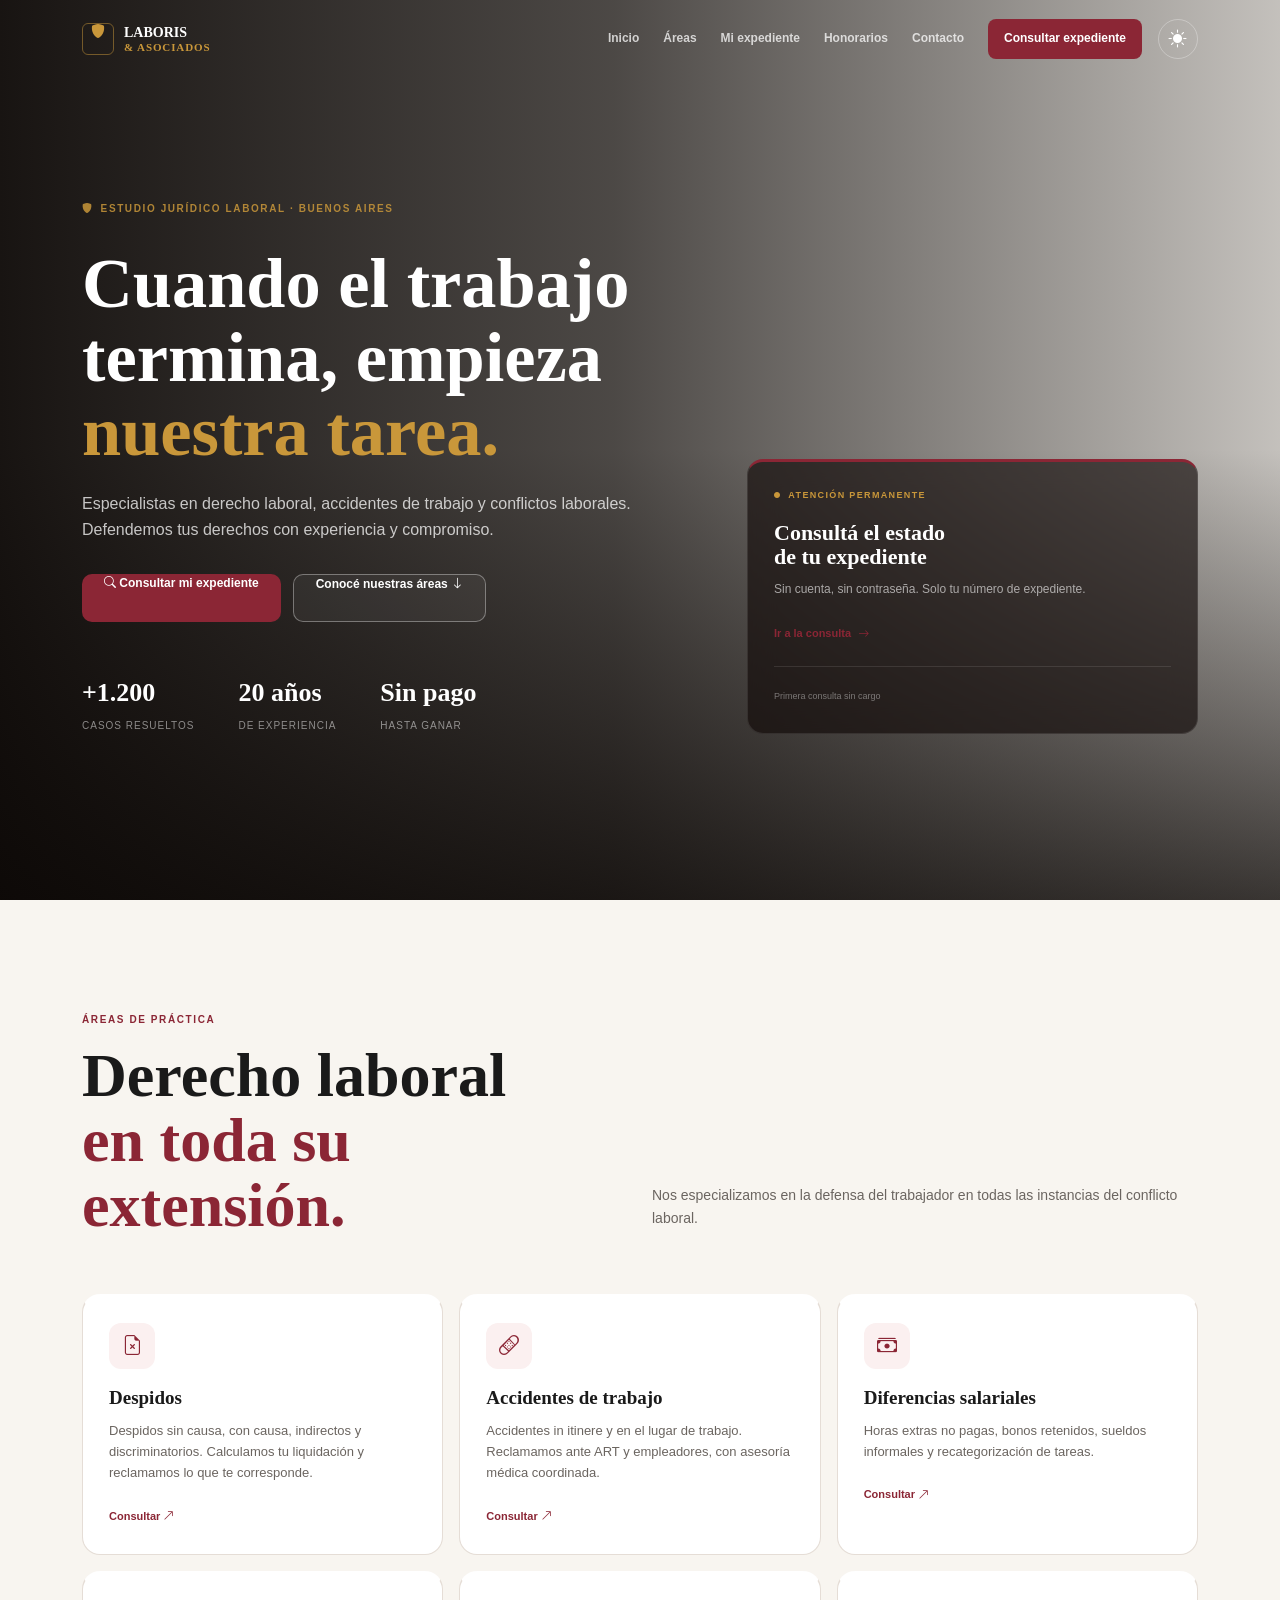
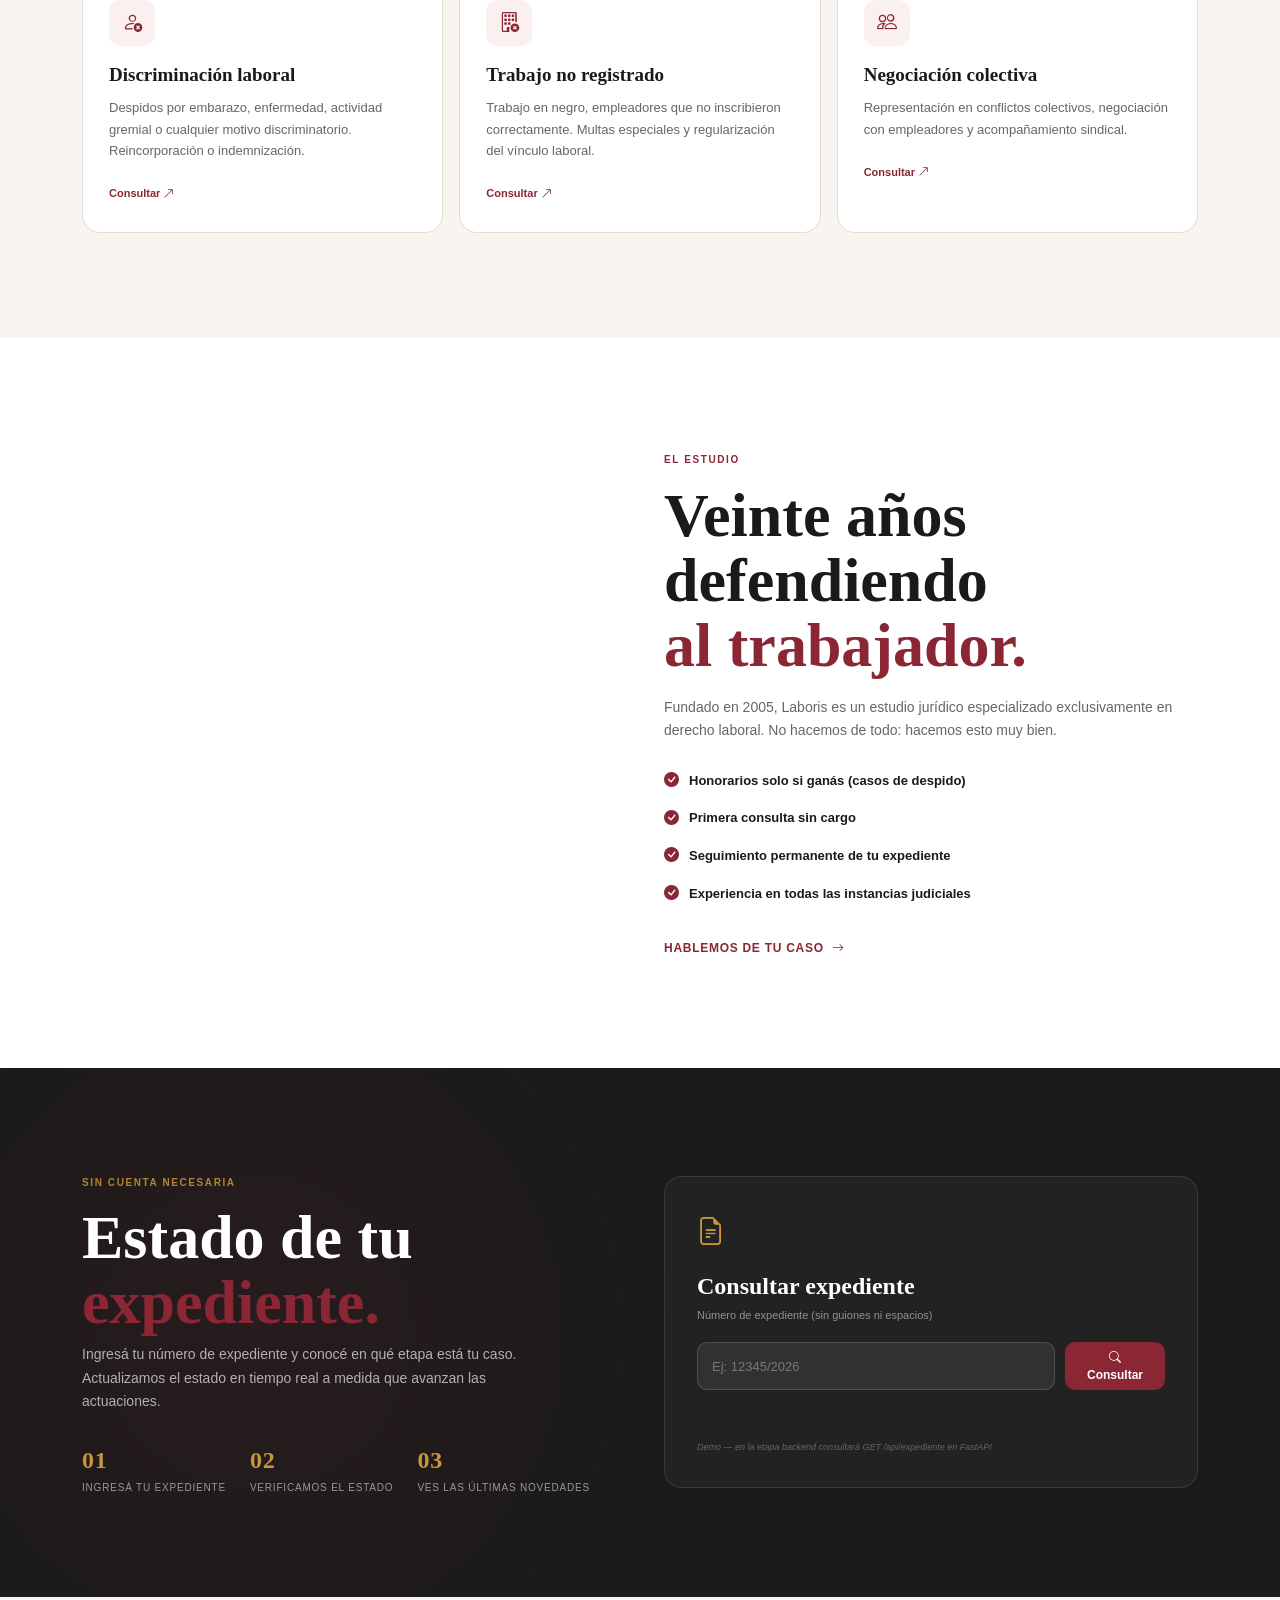
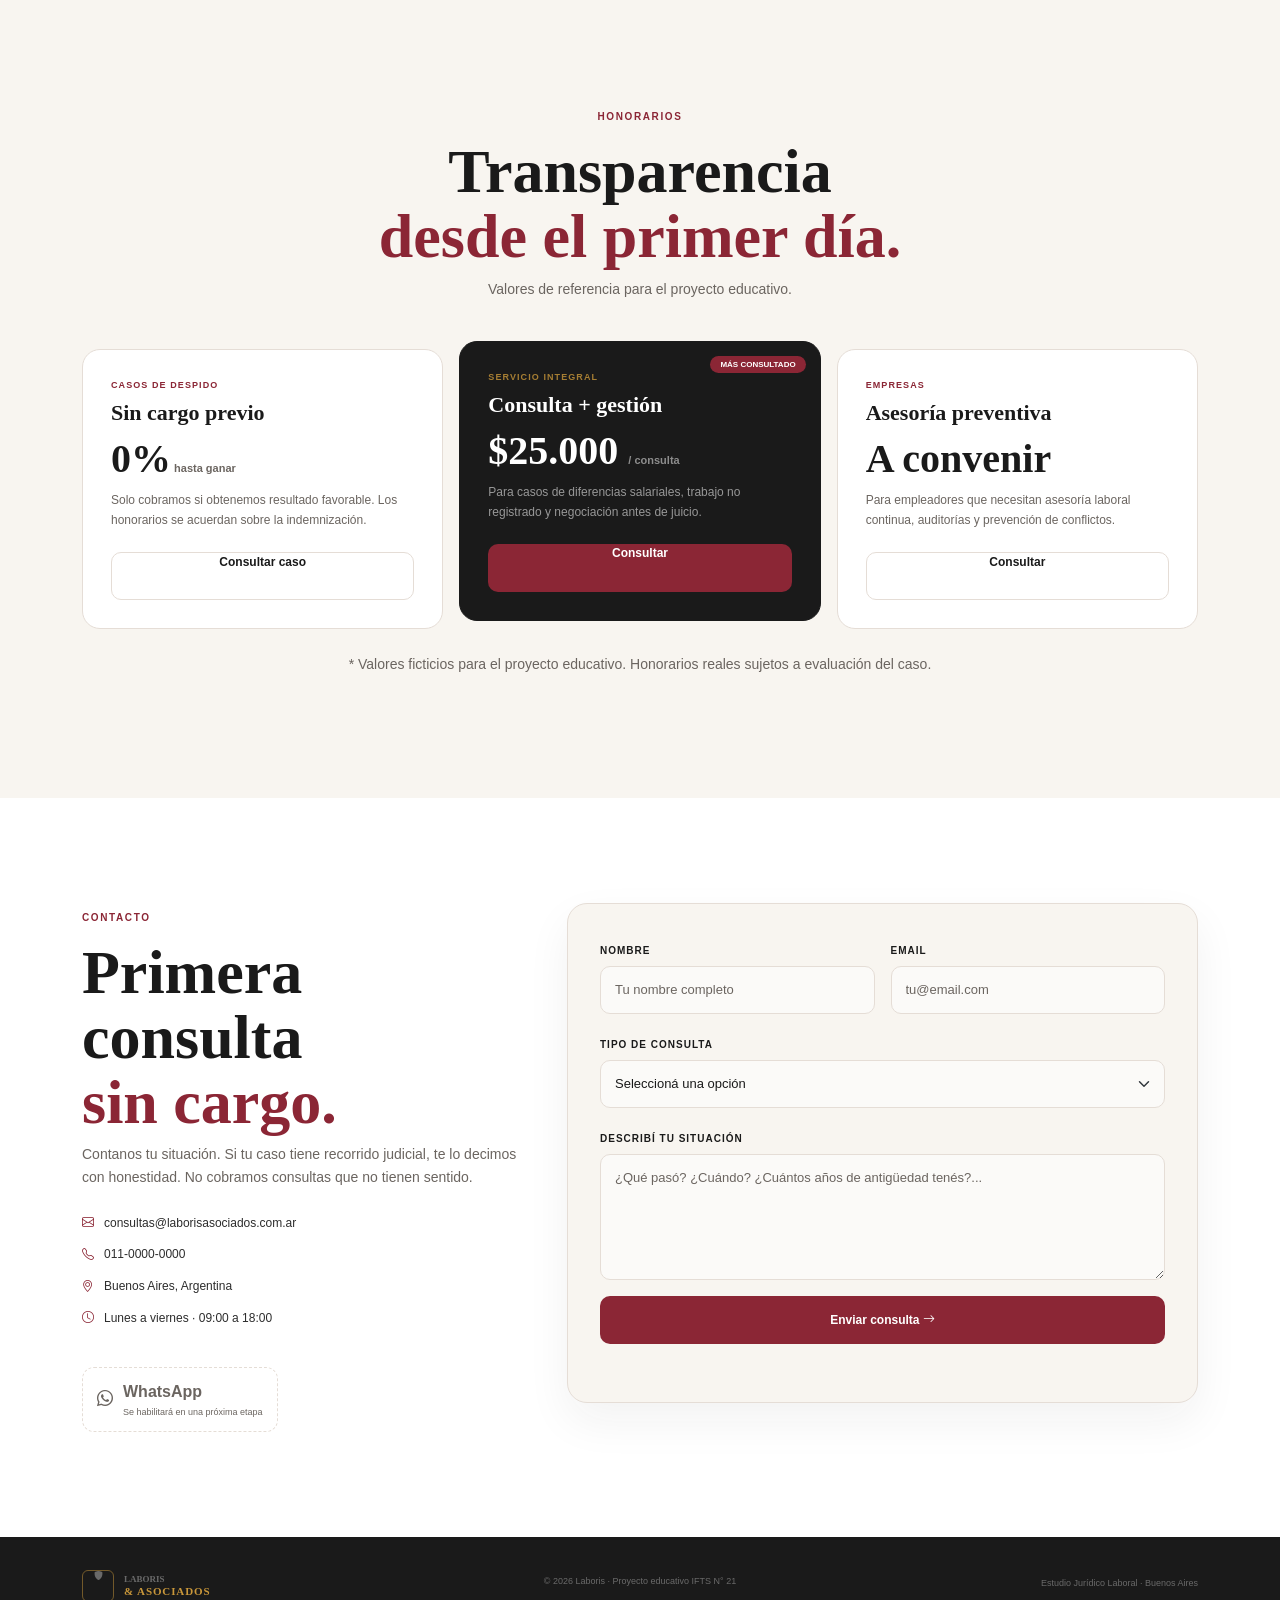
==== commit d0dbb20d: "feat: versión final funcional con SQLite, DER alineado y modo oscuro" ====
--- a/public/index.html
+++ b/public/index.html
@@ -1,172 +1,289 @@
-<!DOCTYPE html>
+<!doctype html>
 <html lang="es">
 <head>
-  <meta charset="UTF-8">
+  <meta charset="utf-8">
   <meta name="viewport" content="width=device-width, initial-scale=1">
   <title>Laboris | Estudio Jurídico Laboral</title>
-  <meta name="description" content="Laboris: estudio jurídico especializado en derecho laboral y accidentes de trabajo. Proyecto educativo IFTS N° 21.">
-
-  <!-- Google Fonts -->
+  <meta name="description" content="Laboris: estudio jurídico especializado en derecho laboral, derecho laboral y accidentes de trabajo.">
+  <link rel="icon" href="assets/img/favicon.svg" type="image/svg+xml">
+
   <link rel="preconnect" href="https://fonts.googleapis.com">
   <link rel="preconnect" href="https://fonts.gstatic.com" crossorigin>
-  <link href="https://fonts.googleapis.com/css2?family=Playfair+Display:wght@400;600;700&family=Source+Sans+3:wght@400;500;600&display=swap" rel="stylesheet">
-
-  <!-- Bootstrap 5 (CDN) -->
+  <link href="https://fonts.googleapis.com/css2?family=Playfair+Display:wght@400;500;600;700&family=Source+Sans+3:wght@400;500;600;700&display=swap" rel="stylesheet">
+
   <link href="https://cdn.jsdelivr.net/npm/bootstrap@5.3.3/dist/css/bootstrap.min.css" rel="stylesheet">
   <link rel="stylesheet" href="https://cdn.jsdelivr.net/npm/bootstrap-icons@1.11.3/font/bootstrap-icons.min.css">
-
-  <!-- CSS personalizado del proyecto -->
-  <link rel="stylesheet" href="assets/css/style.css">
+  <link rel="stylesheet" href="assets/css/styles.css">
 </head>
 <body>
 
-  <!-- ============================================================
-       NAVBAR
-       Sprint 1 (01/09/2026) - José: estructura base con Bootstrap
-       Sprint 2 (22/09/2026) - Zoe: botón de modo oscuro
-       ============================================================ -->
+  <a class="la-skip-link" href="#contenido">Saltar al contenido</a>
+
   <nav class="navbar navbar-expand-lg fixed-top la-navbar" id="siteNav">
     <div class="container">
       <a class="navbar-brand la-brand" href="#inicio">
         <span class="la-brand-mark"><i class="bi bi-shield-fill"></i></span>
         <span>LABORIS<strong>&amp; ASOCIADOS</strong></span>
       </a>
-      <button class="navbar-toggler" type="button" data-bs-toggle="collapse" data-bs-target="#navLinks">
-        <span class="navbar-toggler-icon"></span>
+      <button class="navbar-toggler la-toggler" type="button" data-bs-toggle="collapse" data-bs-target="#navLinks" aria-controls="navLinks" aria-expanded="false" aria-label="Abrir menú">
+        <span></span><span></span><span></span>
       </button>
       <div class="collapse navbar-collapse" id="navLinks">
-        <ul class="navbar-nav ms-auto align-items-lg-center gap-lg-3">
-          <li class="nav-item"><a class="nav-link la-nav-link" href="#inicio">Inicio</a></li>
-          <li class="nav-item"><a class="nav-link la-nav-link" href="#areas">Áreas</a></li>
-          <li class="nav-item"><a class="nav-link la-nav-link" href="#contacto">Contacto</a></li>
-          <li class="nav-item">
-            <!-- Sprint 2 - Zoe: botón toggle modo oscuro -->
-            <button class="btn la-btn la-btn-outline ms-lg-2" id="btnToggleTema" aria-label="Cambiar tema">
-              <i class="bi bi-moon-stars-fill" id="iconoTema"></i>
-            </button>
-          </li>
+        <ul class="navbar-nav ms-auto align-items-lg-center gap-lg-4">
+          <li class="nav-item"><a class="nav-link la-nav-link" href="#inicio" data-section="inicio">Inicio</a></li>
+          <li class="nav-item"><a class="nav-link la-nav-link" href="#areas" data-section="areas">Áreas</a></li>
+          <li class="nav-item"><a class="nav-link la-nav-link" href="#consulta" data-section="consulta">Mi expediente</a></li>
+          <li class="nav-item"><a class="nav-link la-nav-link" href="#honorarios" data-section="honorarios">Honorarios</a></li>
+          <li class="nav-item"><a class="nav-link la-nav-link" href="#contacto" data-section="contacto">Contacto</a></li>
+          <li class="nav-item"><a class="nav-link la-nav-cta" href="#consulta">Consultar expediente</a></li>
         </ul>
+        <!-- [ZOE - Sprint 4 | 20/10/2026] Botón de modo oscuro/claro -->
+        <button class="btn la-theme-toggle ms-lg-3" id="themeToggle" type="button" aria-label="Cambiar tema">
+          <i class="bi bi-sun-fill" id="themeIcon"></i>
+        </button>
       </div>
     </div>
   </nav>
 
   <main id="contenido">
-
-    <!-- ============================================================
-         HERO / PORTADA
-         Sprint 1 (01/09/2026) - José: estructura
-         Sprint 4 (12/10/2026) - Zoe: imagen de fondo + overlay
-         ============================================================ -->
     <section class="la-hero" id="inicio">
-      <div class="la-hero-overlay"></div>
+      <div class="la-hero-bg" aria-hidden="true"></div>
+      <div class="la-hero-overlay" aria-hidden="true"></div>
       <div class="container la-hero-content">
-        <div class="row align-items-center">
-          <div class="col-lg-8 mx-auto text-center">
-            <span class="la-eyebrow">Estudio Jurídico Laboral · Buenos Aires</span>
-            <h1>Cuando el trabajo termina, empieza <span>nuestra tarea.</span></h1>
-            <p>Especialistas en derecho laboral, accidentes de trabajo y conflictos laborales. Defendemos tus derechos con experiencia.</p>
+        <div class="row align-items-end">
+          <div class="col-lg-7">
+            <span class="la-eyebrow la-eyebrow-light"><i class="bi bi-shield-fill"></i> Estudio Jurídico Laboral · Buenos Aires</span>
+            <h1>Cuando el trabajo<br>termina, empieza<br><span>nuestra tarea.</span></h1>
+            <p>Especialistas en derecho laboral, accidentes de trabajo y conflictos laborales. Defendemos tus derechos con experiencia y compromiso.</p>
             <div class="la-hero-actions">
-              <a class="btn la-btn la-btn-primary" href="#contacto">Consultar ahora</a>
-            </div>
-          </div>
-        </div>
-      </div>
-    </section>
-
-    <!-- ============================================================
-         ÁREAS DE PRÁCTICA
-         Sprint 1 (01/09/2026) - José: cards con Bootstrap grid
-         ============================================================ -->
+              <a class="btn la-btn la-btn-primary" href="#consulta"><i class="bi bi-search"></i> Consultar mi expediente</a>
+              <a class="btn la-btn la-btn-outline" href="#areas">Conocé nuestras áreas <i class="bi bi-arrow-down"></i></a>
+            </div>
+            <div class="la-hero-stats">
+              <div><strong>+1.200</strong><span>Casos resueltos</span></div>
+              <div><strong>20 años</strong><span>De experiencia</span></div>
+              <div><strong>Sin pago</strong><span>Hasta ganar</span></div>
+            </div>
+          </div>
+          <div class="col-lg-5 d-none d-lg-block">
+            <div class="la-hero-card">
+              <span class="la-card-label"><i class="bi bi-circle-fill"></i> Atención permanente</span>
+              <strong>Consultá el estado<br>de tu expediente</strong>
+              <p>Sin cuenta, sin contraseña. Solo tu número de expediente.</p>
+              <a href="#consulta">Ir a la consulta <i class="bi bi-arrow-right"></i></a>
+              <div class="la-card-divider"></div>
+              <small>Primera consulta sin cargo</small>
+            </div>
+          </div>
+        </div>
+      </div>
+    </section>
+
     <section class="la-section la-areas" id="areas">
       <div class="container">
+        <div class="row align-items-end mb-5">
+          <div class="col-lg-6">
+            <span class="la-eyebrow">Áreas de práctica</span>
+            <h2>Derecho laboral<br><span>en toda su extensión.</span></h2>
+          </div>
+          <div class="col-lg-6">
+            <p>Nos especializamos en la defensa del trabajador en todas las instancias del conflicto laboral.</p>
+          </div>
+        </div>
+        <div class="row g-3">
+          <div class="col-lg-4 col-md-6">
+            <article class="la-area-card">
+              <div class="la-area-icon"><i class="bi bi-file-earmark-x"></i></div>
+              <h3>Despidos</h3>
+              <p>Despidos sin causa, con causa, indirectos y discriminatorios. Calculamos tu liquidación y reclamamos lo que te corresponde.</p>
+              <a href="#contacto">Consultar <i class="bi bi-arrow-up-right"></i></a>
+            </article>
+          </div>
+          <div class="col-lg-4 col-md-6">
+            <article class="la-area-card">
+              <div class="la-area-icon"><i class="bi bi-bandaid"></i></div>
+              <h3>Accidentes de trabajo</h3>
+              <p>Accidentes in itinere y en el lugar de trabajo. Reclamamos ante ART y empleadores, con asesoría médica coordinada.</p>
+              <a href="#contacto">Consultar <i class="bi bi-arrow-up-right"></i></a>
+            </article>
+          </div>
+          <div class="col-lg-4 col-md-6">
+            <article class="la-area-card">
+              <div class="la-area-icon"><i class="bi bi-cash-stack"></i></div>
+              <h3>Diferencias salariales</h3>
+              <p>Horas extras no pagas, bonos retenidos, sueldos informales y recategorización de tareas.</p>
+              <a href="#contacto">Consultar <i class="bi bi-arrow-up-right"></i></a>
+            </article>
+          </div>
+          <div class="col-lg-4 col-md-6">
+            <article class="la-area-card">
+              <div class="la-area-icon"><i class="bi bi-person-x"></i></div>
+              <h3>Discriminación laboral</h3>
+              <p>Despidos por embarazo, enfermedad, actividad gremial o cualquier motivo discriminatorio. Reincorporación o indemnización.</p>
+              <a href="#contacto">Consultar <i class="bi bi-arrow-up-right"></i></a>
+            </article>
+          </div>
+          <div class="col-lg-4 col-md-6">
+            <article class="la-area-card">
+              <div class="la-area-icon"><i class="bi bi-building-x"></i></div>
+              <h3>Trabajo no registrado</h3>
+              <p>Trabajo en negro, empleadores que no inscribieron correctamente. Multas especiales y regularización del vínculo laboral.</p>
+              <a href="#contacto">Consultar <i class="bi bi-arrow-up-right"></i></a>
+            </article>
+          </div>
+          <div class="col-lg-4 col-md-6">
+            <article class="la-area-card">
+              <div class="la-area-icon"><i class="bi bi-people"></i></div>
+              <h3>Negociación colectiva</h3>
+              <p>Representación en conflictos colectivos, negociación con empleadores y acompañamiento sindical.</p>
+              <a href="#contacto">Consultar <i class="bi bi-arrow-up-right"></i></a>
+            </article>
+          </div>
+        </div>
+      </div>
+    </section>
+
+    <section class="la-about">
+      <div class="container">
+        <div class="row align-items-center g-5">
+          <div class="col-lg-6">
+            <div class="la-about-image" role="img" aria-label="Estudio Laboris"></div>
+          </div>
+          <div class="col-lg-6">
+            <span class="la-eyebrow">El estudio</span>
+            <h2>Veinte años defendiendo<br><span>al trabajador.</span></h2>
+            <p>Fundado en 2005, Laboris es un estudio jurídico especializado exclusivamente en derecho laboral. No hacemos de todo: hacemos esto muy bien.</p>
+            <ul class="la-check-list">
+              <li><i class="bi bi-check-circle-fill"></i> Honorarios solo si ganás (casos de despido)</li>
+              <li><i class="bi bi-check-circle-fill"></i> Primera consulta sin cargo</li>
+              <li><i class="bi bi-check-circle-fill"></i> Seguimiento permanente de tu expediente</li>
+              <li><i class="bi bi-check-circle-fill"></i> Experiencia en todas las instancias judiciales</li>
+            </ul>
+            <a class="la-text-link" href="#contacto">Hablemos de tu caso <i class="bi bi-arrow-right"></i></a>
+          </div>
+        </div>
+      </div>
+    </section>
+
+    <section class="la-consulta" id="consulta">
+      <div class="container">
+        <div class="row align-items-center g-5">
+          <div class="col-lg-6">
+            <span class="la-eyebrow la-eyebrow-light">Sin cuenta necesaria</span>
+            <h2>Estado de tu<br><span>expediente.</span></h2>
+            <p>Ingresá tu número de expediente y conocé en qué etapa está tu caso. Actualizamos el estado en tiempo real a medida que avanzan las actuaciones.</p>
+            <div class="la-consulta-pasos">
+              <span><b>01</b> Ingresá tu expediente</span>
+              <span><b>02</b> Verificamos el estado</span>
+              <span><b>03</b> Ves las últimas novedades</span>
+            </div>
+          </div>
+          <div class="col-lg-6">
+            <div class="la-consulta-box">
+              <div class="la-consulta-icon"><i class="bi bi-file-earmark-text"></i></div>
+              <h3>Consultar expediente</h3>
+              <p>Número de expediente (sin guiones ni espacios)</p>
+              <div class="la-consulta-form">
+                <input class="form-control la-input" id="expedienteInput" type="text" placeholder="Ej: 12345/2026" maxlength="12" aria-label="Número de expediente">
+                <button class="btn la-btn la-btn-primary" id="consultarBtn" type="button"><i class="bi bi-search"></i> Consultar</button>
+              </div>
+              <div id="consultaResultado" class="la-consulta-resultado" aria-live="polite"></div>
+              <small class="la-consulta-nota">Demo — en la etapa backend consultará GET /api/expediente en FastAPI</small>
+            </div>
+          </div>
+        </div>
+      </div>
+    </section>
+
+    <section class="la-section la-honorarios" id="honorarios">
+      <div class="container">
         <div class="text-center mb-5">
-          <span class="la-eyebrow">Áreas de práctica</span>
-          <h2>Derecho laboral <span>en toda su extensión.</span></h2>
-        </div>
-        <div class="row g-4">
-          <div class="col-md-4">
-            <div class="la-card">
-              <i class="bi bi-file-earmark-x la-card-icon"></i>
-              <h3>Despidos</h3>
-              <p>Despidos sin causa, con causa e indirectos. Calculamos tu liquidación.</p>
-            </div>
-          </div>
-          <div class="col-md-4">
-            <div class="la-card">
-              <i class="bi bi-bandaid la-card-icon"></i>
-              <h3>Accidentes</h3>
-              <p>Accidentes in itinere y laborales. Reclamamos ante ART y empleadores.</p>
-            </div>
-          </div>
-          <div class="col-md-4">
-            <div class="la-card">
-              <i class="bi bi-cash-stack la-card-icon"></i>
-              <h3>Diferencias Salariales</h3>
-              <p>Horas extras no pagas, bonos retenidos y sueldos no registrados.</p>
-            </div>
-          </div>
-        </div>
-      </div>
-    </section>
-
-    <!-- ============================================================
-         FORMULARIO DE CONTACTO
-         Sprint 1 (01/09/2026) - José: estructura HTML
-         Sprint 2 (22/09/2026) - Zoe: clases .la-input y validación visual
-         Sprint 3 (05/10/2026) - José: spinners + localStorage (simulado)
-         Sprint 4 (12/10/2026) - José: fetch() real hacia api/guardar.php
-         Sprint 4 (12/10/2026) - Zoe: estados de error HTTP 404/500
-         ============================================================ -->
+          <span class="la-eyebrow">Honorarios</span>
+          <h2>Transparencia<br><span>desde el primer día.</span></h2>
+          <p>Valores de referencia para el proyecto educativo.</p>
+        </div>
+        <div class="row g-3 justify-content-center align-items-center">
+          <div class="col-lg-4 col-md-8">
+            <article class="la-price-card">
+              <span class="la-price-label">Casos de despido</span>
+              <h3>Sin cargo previo</h3>
+              <div class="la-price">0%<small> hasta ganar</small></div>
+              <p>Solo cobramos si obtenemos resultado favorable. Los honorarios se acuerdan sobre la indemnización.</p>
+              <a class="btn la-btn la-btn-outline-dark" href="#contacto">Consultar caso</a>
+            </article>
+          </div>
+          <div class="col-lg-4 col-md-8">
+            <article class="la-price-card la-price-featured">
+              <em>Más consultado</em>
+              <span class="la-price-label">Servicio integral</span>
+              <h3>Consulta + gestión</h3>
+              <div class="la-price">$25.000 <small>/ consulta</small></div>
+              <p>Para casos de diferencias salariales, trabajo no registrado y negociación antes de juicio.</p>
+              <a class="btn la-btn la-btn-primary" href="#contacto">Consultar</a>
+            </article>
+          </div>
+          <div class="col-lg-4 col-md-8">
+            <article class="la-price-card">
+              <span class="la-price-label">Empresas</span>
+              <h3>Asesoría preventiva</h3>
+              <div class="la-price">A convenir</div>
+              <p>Para empleadores que necesitan asesoría laboral continua, auditorías y prevención de conflictos.</p>
+              <a class="btn la-btn la-btn-outline-dark" href="#contacto">Consultar</a>
+            </article>
+          </div>
+        </div>
+        <p class="text-center la-pricing-note mt-4">* Valores ficticios para el proyecto educativo. Honorarios reales sujetos a evaluación del caso.</p>
+      </div>
+    </section>
+
     <section class="la-section la-contact" id="contacto">
       <div class="container">
         <div class="row g-5">
           <div class="col-lg-5">
             <span class="la-eyebrow">Contacto</span>
-            <h2>Primera consulta <span>sin cargo.</span></h2>
-            <p>Contanos tu situación. Si tu caso tiene recorrido, te lo decimos con honestidad.</p>
+            <h2>Primera consulta<br><span>sin cargo.</span></h2>
+            <p>Contanos tu situación. Si tu caso tiene recorrido judicial, te lo decimos con honestidad. No cobramos consultas que no tienen sentido.</p>
             <ul class="la-contact-list">
               <li><i class="bi bi-envelope"></i> consultas@laborisasociados.com.ar</li>
               <li><i class="bi bi-telephone"></i> 011-0000-0000</li>
+              <li><i class="bi bi-geo-alt"></i> Buenos Aires, Argentina</li>
+              <li><i class="bi bi-clock"></i> Lunes a viernes · 09:00 a 18:00</li>
             </ul>
+            <div class="la-wa">
+              <i class="bi bi-whatsapp"></i>
+              <span><strong>WhatsApp</strong><small>Se habilitará en una próxima etapa</small></span>
+            </div>
           </div>
           <div class="col-lg-7">
             <form class="la-form" id="contactForm" novalidate>
-              <div class="row g-3">
+              <div class="row g-3 mb-3">
                 <div class="col-md-6">
-                  <label class="form-label">Nombre</label>
-                  <input type="text" class="form-control la-input" name="nombre" id="nombre" required>
+                  <label class="form-label la-label" for="nombre">Nombre</label>
+                  <input class="form-control la-input" id="nombre" type="text" name="name" placeholder="Tu nombre completo" required minlength="3">
                 </div>
                 <div class="col-md-6">
-                  <label class="form-label">Email</label>
-                  <input type="email" class="form-control la-input" name="email" id="email" required>
-                </div>
-                <div class="col-md-6">
-                  <label class="form-label">Celular</label>
-                  <input type="tel" class="form-control la-input" name="celular" id="celular" placeholder="11-1234-5678" required>
-                </div>
-                <div class="col-md-6">
-                  <label class="form-label">Tipo de consulta</label>
-                  <select class="form-select la-input" name="tipoConsulta" id="tipoConsulta" required>
-                    <option value="">Seleccioná...</option>
-                    <option value="Despido">Despido</option>
-                    <option value="Accidente">Accidente de trabajo</option>
-                    <option value="Diferencias">Diferencias salariales</option>
-                  </select>
-                </div>
-                <div class="col-12">
-                  <label class="form-label">Describí tu situación</label>
-                  <textarea class="form-control la-input" name="descripcion" id="descripcion" rows="4" required></textarea>
-                </div>
-                <div class="col-12">
-                  <!-- Sprint 3 - Zoe: spinner de carga -->
-                  <button type="submit" class="btn la-btn la-btn-primary w-100" id="btnEnviar">
-                    <span id="btnText">Enviar consulta</span>
-                    <span id="btnSpinner" class="spinner-border spinner-border-sm d-none"></span>
-                  </button>
-                  <!-- Sprint 4 - Zoe: mensajes de error/éxito HTTP -->
-                  <p id="formMessage" class="text-center mt-3 fw-bold" aria-live="polite"></p>
+                  <label class="form-label la-label" for="email">Email</label>
+                  <input class="form-control la-input" id="email" type="email" name="email" placeholder="tu@email.com" required>
                 </div>
               </div>
+              <div class="mb-3">
+                <label class="form-label la-label" for="tipoConsulta">Tipo de consulta</label>
+                <select class="form-select la-select" id="tipoConsulta" name="subject" required>
+                  <option value="">Seleccioná una opción</option>
+                  <option>Despido sin causa</option>
+                  <option>Accidente de trabajo</option>
+                  <option>Diferencias salariales</option>
+                  <option>Trabajo no registrado</option>
+                  <option>Discriminación laboral</option>
+                  <option>Otra consulta</option>
+                </select>
+              </div>
+              <div class="mb-3">
+                <label class="form-label la-label" for="descripcion">Describí tu situación</label>
+                <textarea class="form-control la-input" id="descripcion" name="message" rows="5" placeholder="¿Qué pasó? ¿Cuándo? ¿Cuántos años de antigüedad tenés?..." required minlength="10"></textarea>
+              </div>
+              <button class="btn la-btn la-btn-primary w-100" type="submit">Enviar consulta <i class="bi bi-arrow-right"></i></button>
+              <p class="la-form-message" id="formMessage" aria-live="polite"></p>
             </form>
           </div>
         </div>
@@ -174,19 +291,30 @@
     </section>
   </main>
 
-  <!-- ============================================================
-       FOOTER
-       Sprint 1 (01/09/2026) - José
-       ============================================================ -->
-  <footer class="la-footer text-center py-4">
+  <footer class="la-footer">
     <div class="container">
-      <p class="mb-0">© 2026 Laboris · Proyecto educativo IFTS N° 21</p>
+      <div class="row align-items-center text-center g-3">
+        <div class="col-lg-4 text-lg-start">
+          <a class="la-brand" href="#inicio">
+            <span class="la-brand-mark"><i class="bi bi-shield-fill"></i></span>
+            <span>LABORIS<strong>&amp; ASOCIADOS</strong></span>
+          </a>
+        </div>
+        <div class="col-lg-4">
+          <p class="mb-0">© <span id="year"></span> Laboris · Proyecto educativo IFTS N° 21</p>
+        </div>
+        <div class="col-lg-4 text-lg-end">
+          <span>Estudio Jurídico Laboral · Buenos Aires</span>
+        </div>
+      </div>
     </div>
   </footer>
 
-  <!-- Bootstrap JS -->
+  <button class="la-back-to-top" id="backToTop" type="button" aria-label="Volver arriba">
+    <i class="bi bi-arrow-up"></i>
+  </button>
+
   <script src="https://cdn.jsdelivr.net/npm/bootstrap@5.3.3/dist/js/bootstrap.bundle.min.js"></script>
-  <!-- JS personalizado -->
-  <script src="assets/js/script.js"></script>
+  <script src="assets/js/main.js"></script>
 </body>
-</html>  
+</html>
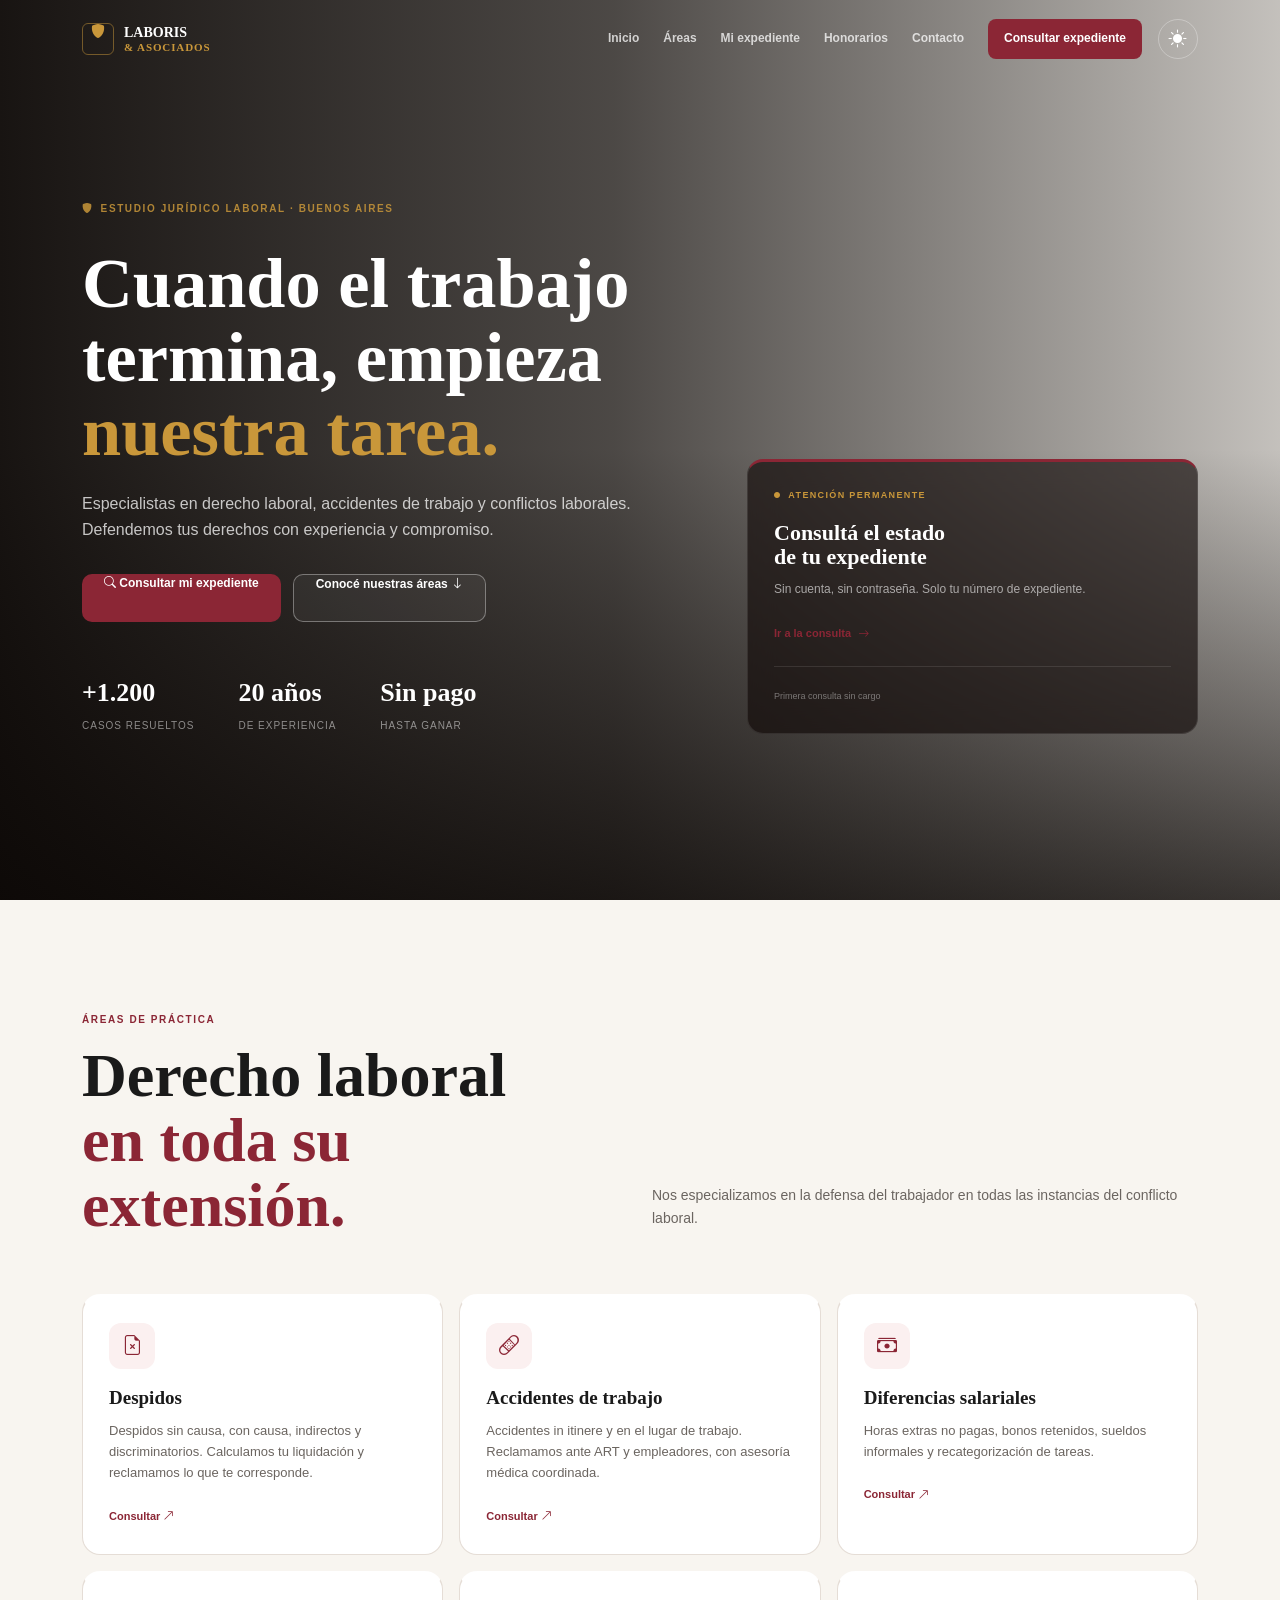
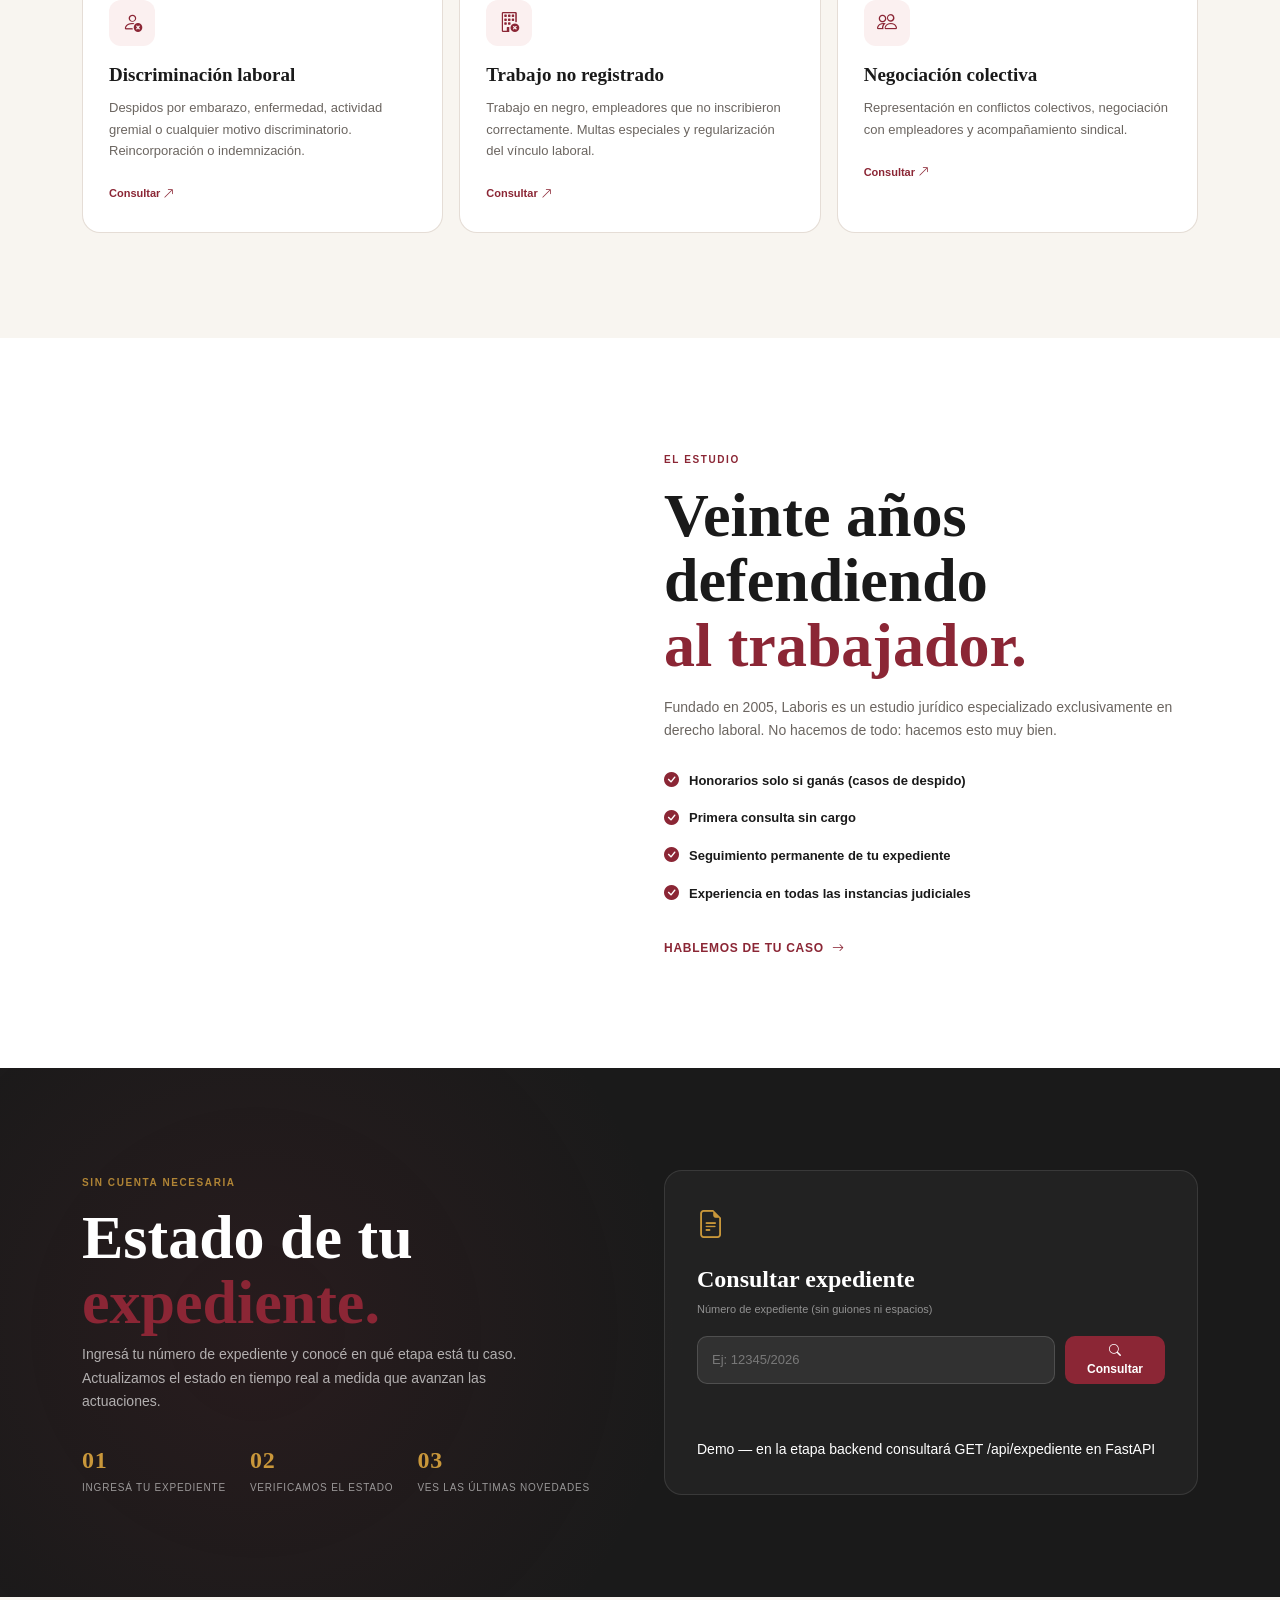
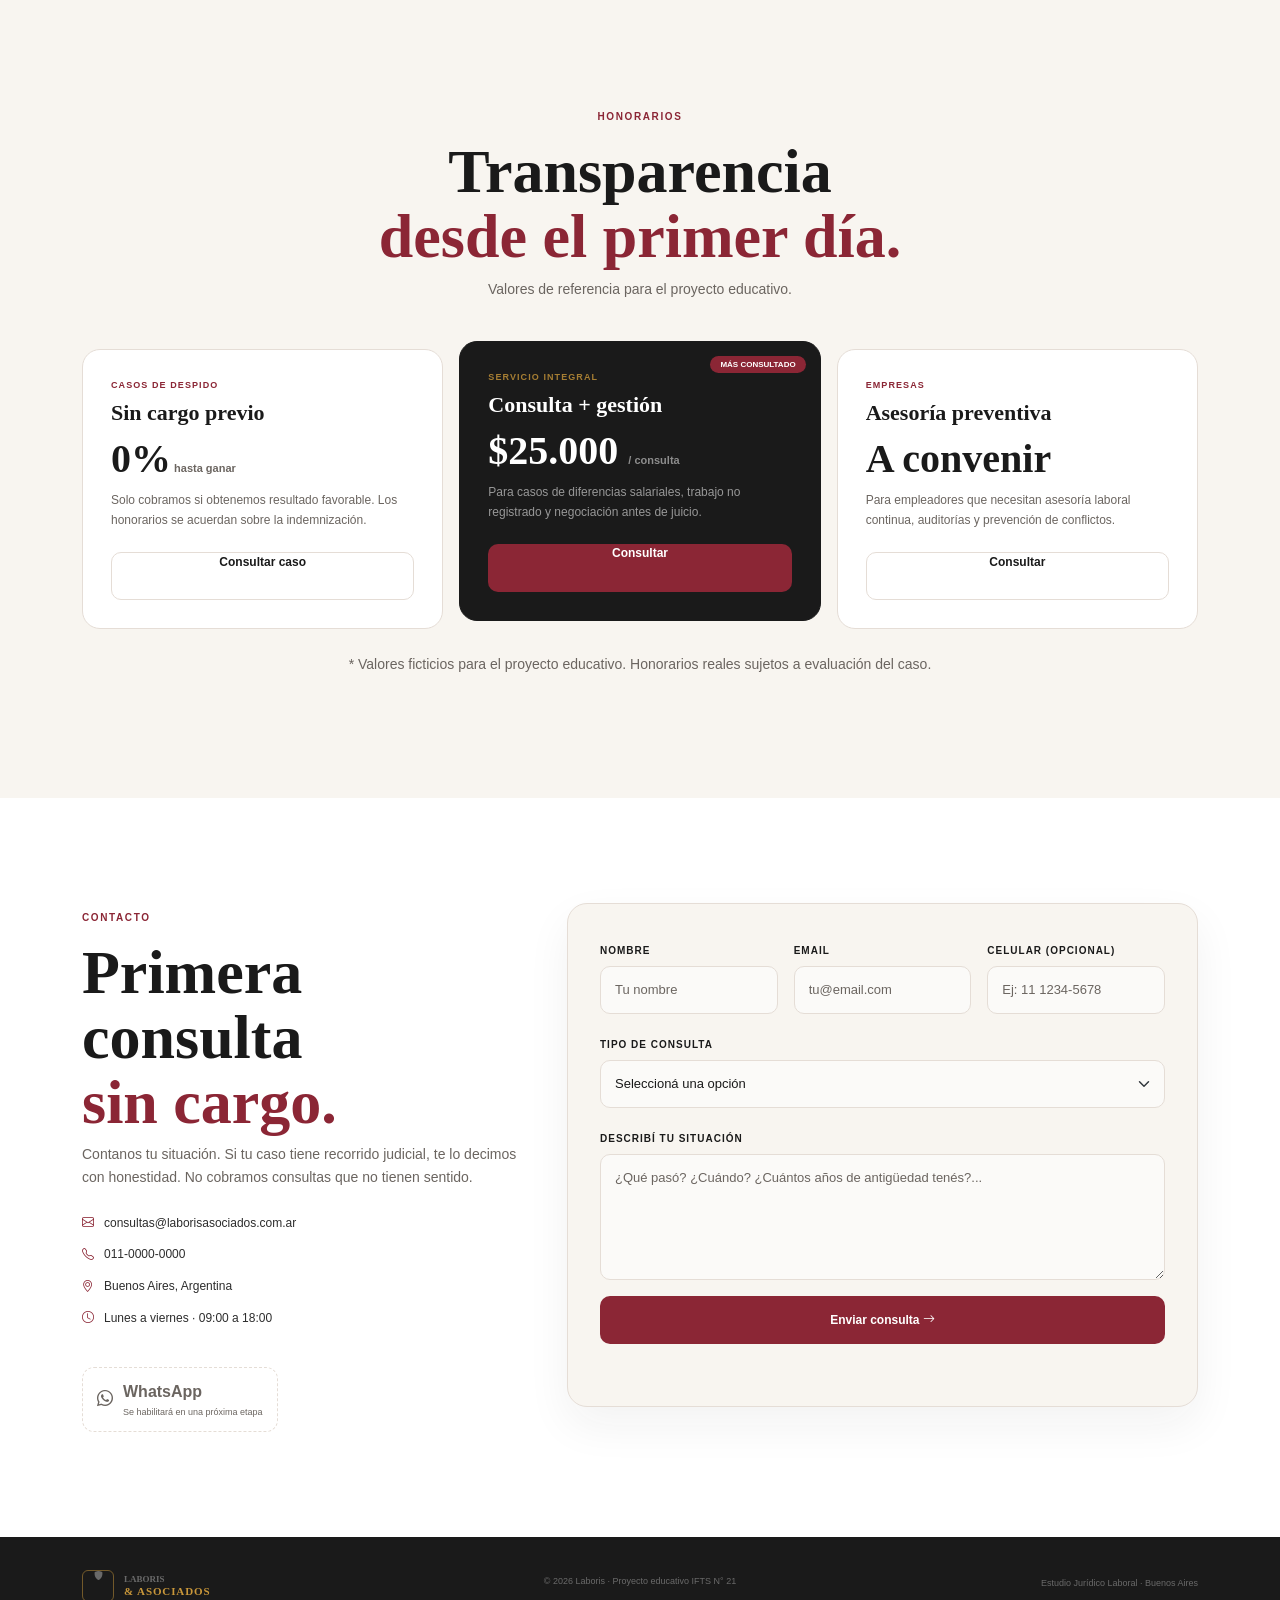
==== commit 8e878449: "feat: código final Sprint 3/4, arquitectura limpia y campo celular integrado" ====
--- a/public/index.html
+++ b/public/index.html
@@ -4,7 +4,7 @@
   <meta charset="utf-8">
   <meta name="viewport" content="width=device-width, initial-scale=1">
   <title>Laboris | Estudio Jurídico Laboral</title>
-  <meta name="description" content="Laboris: estudio jurídico especializado en derecho laboral, derecho laboral y accidentes de trabajo.">
+  <meta name="description" content="Laboris: estudio jurídico especializado en derecho laboral y accidentes de trabajo.">
   <link rel="icon" href="assets/img/favicon.svg" type="image/svg+xml">
 
   <link rel="preconnect" href="https://fonts.googleapis.com">
@@ -37,7 +37,6 @@
           <li class="nav-item"><a class="nav-link la-nav-link" href="#contacto" data-section="contacto">Contacto</a></li>
           <li class="nav-item"><a class="nav-link la-nav-cta" href="#consulta">Consultar expediente</a></li>
         </ul>
-        <!-- [ZOE - Sprint 4 | 20/10/2026] Botón de modo oscuro/claro -->
         <button class="btn la-theme-toggle ms-lg-3" id="themeToggle" type="button" aria-label="Cambiar tema">
           <i class="bi bi-sun-fill" id="themeIcon"></i>
         </button>
@@ -256,16 +255,23 @@
           </div>
           <div class="col-lg-7">
             <form class="la-form" id="contactForm" novalidate>
+              
+              <!-- FORMULARIO CORREGIDO: Layout de 3 columnas con Celular (ÚNICA VERSIÓN ACTIVA) -->
               <div class="row g-3 mb-3">
-                <div class="col-md-6">
+                <div class="col-md-4">
                   <label class="form-label la-label" for="nombre">Nombre</label>
-                  <input class="form-control la-input" id="nombre" type="text" name="name" placeholder="Tu nombre completo" required minlength="3">
+                  <input class="form-control la-input" id="nombre" type="text" name="name" placeholder="Tu nombre" required minlength="3">
                 </div>
-                <div class="col-md-6">
+                <div class="col-md-4">
                   <label class="form-label la-label" for="email">Email</label>
                   <input class="form-control la-input" id="email" type="email" name="email" placeholder="tu@email.com" required>
                 </div>
+                <div class="col-md-4">
+                  <label class="form-label la-label" for="celular">Celular (Opcional)</label>
+                  <input class="form-control la-input" id="celular" type="tel" name="celular" placeholder="Ej: 11 1234-5678">
+                </div>
               </div>
+
               <div class="mb-3">
                 <label class="form-label la-label" for="tipoConsulta">Tipo de consulta</label>
                 <select class="form-select la-select" id="tipoConsulta" name="subject" required>
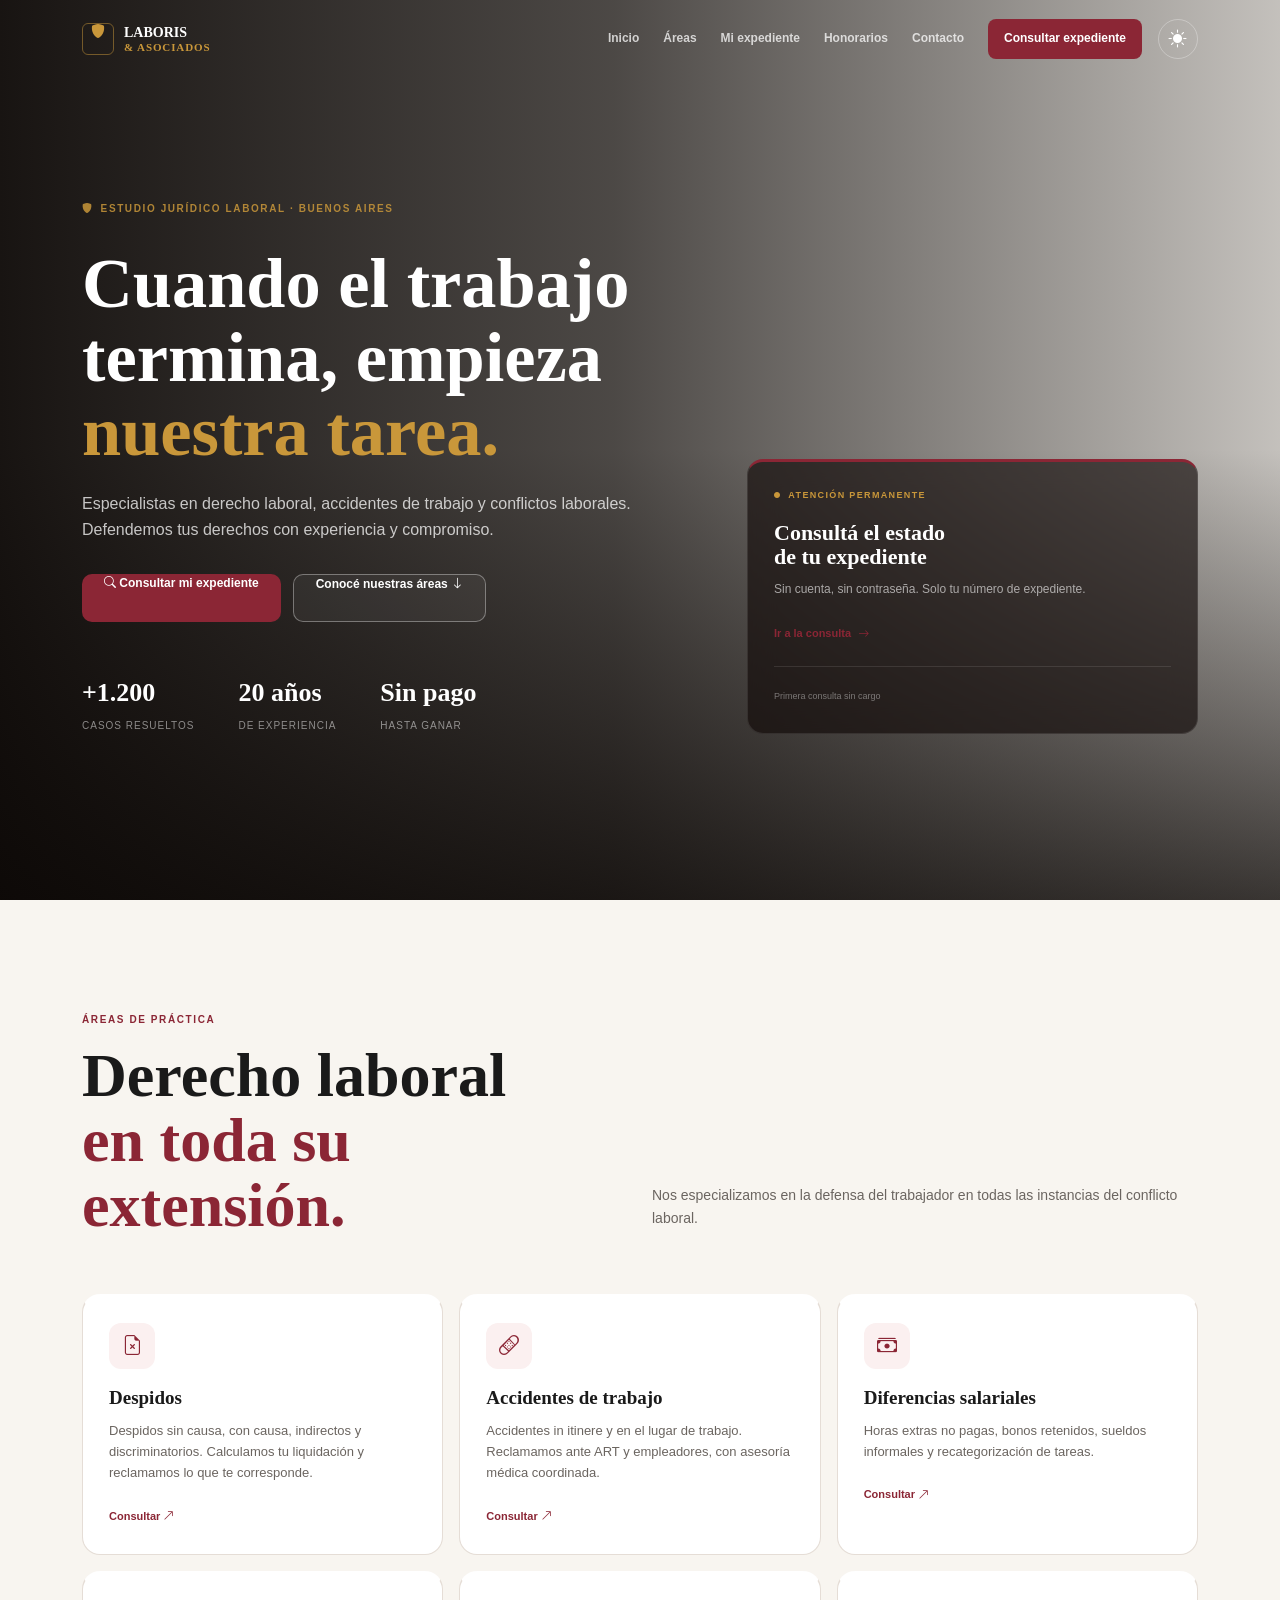
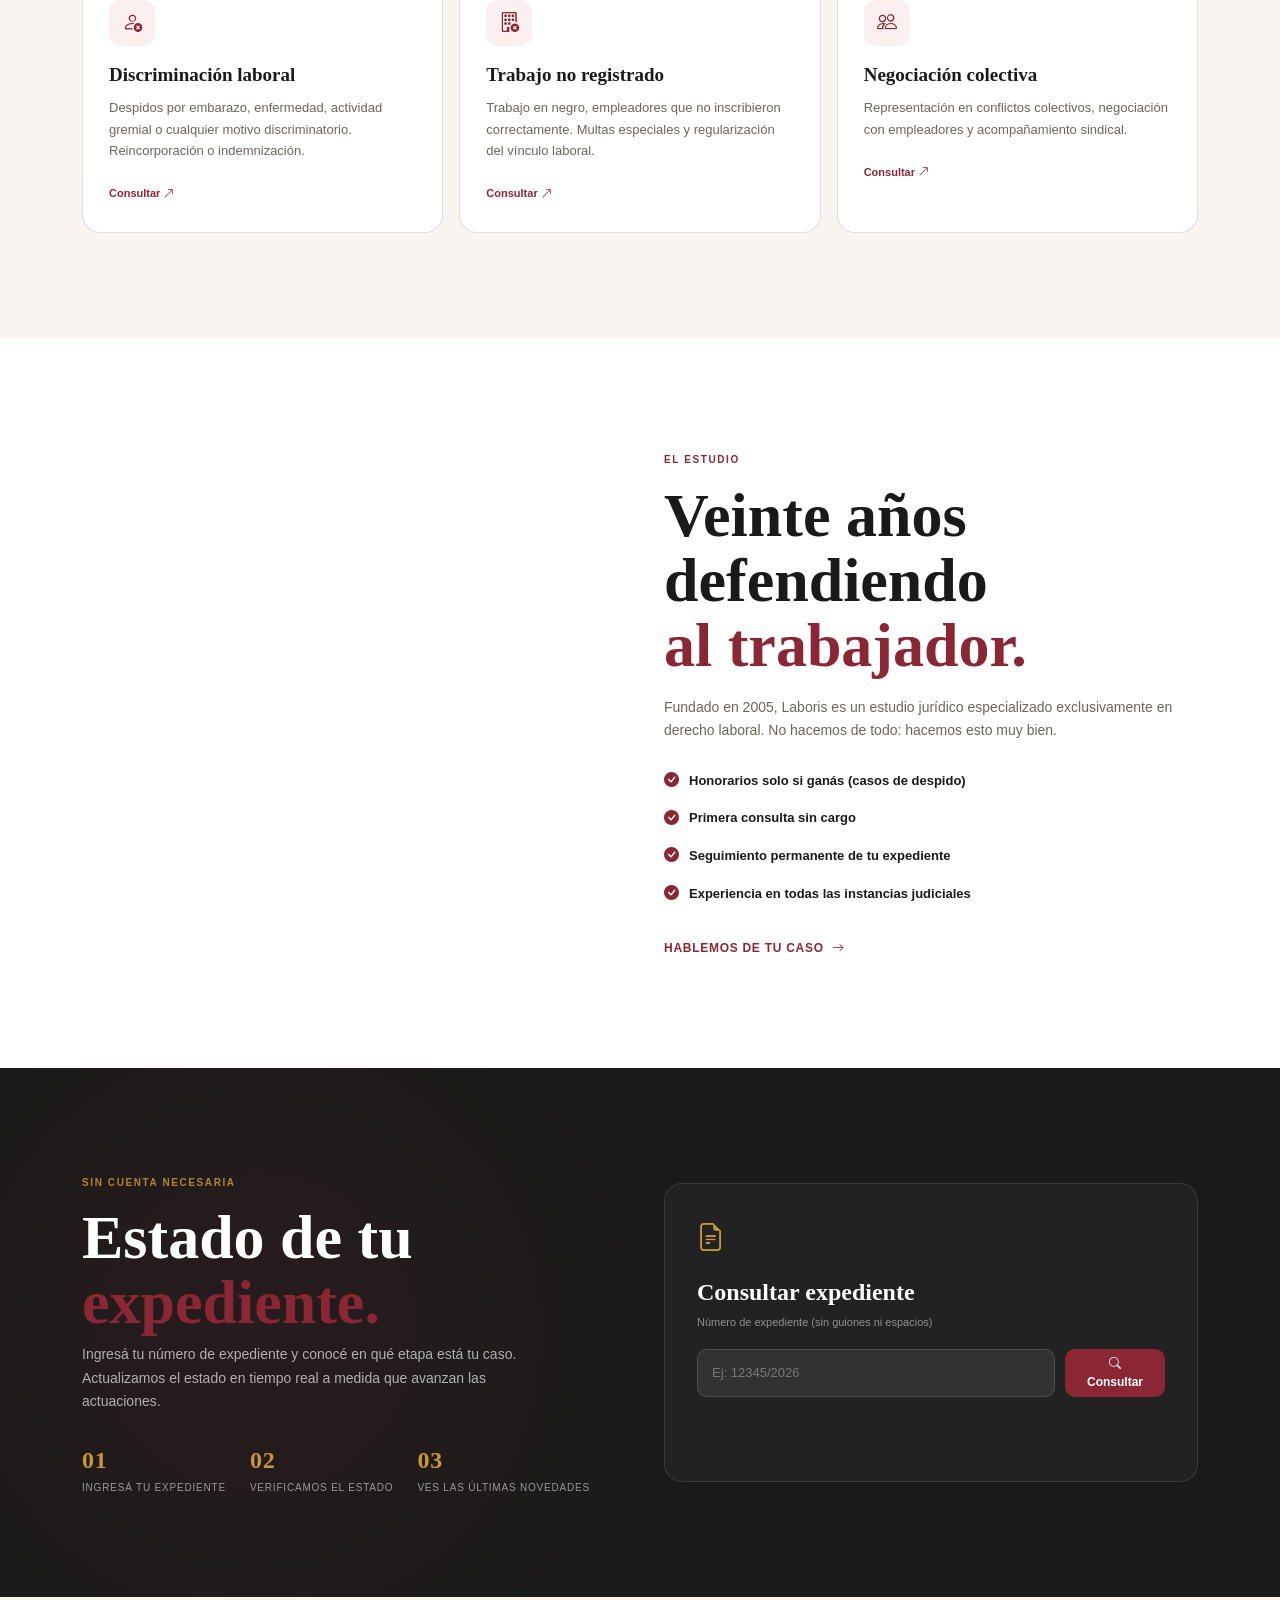
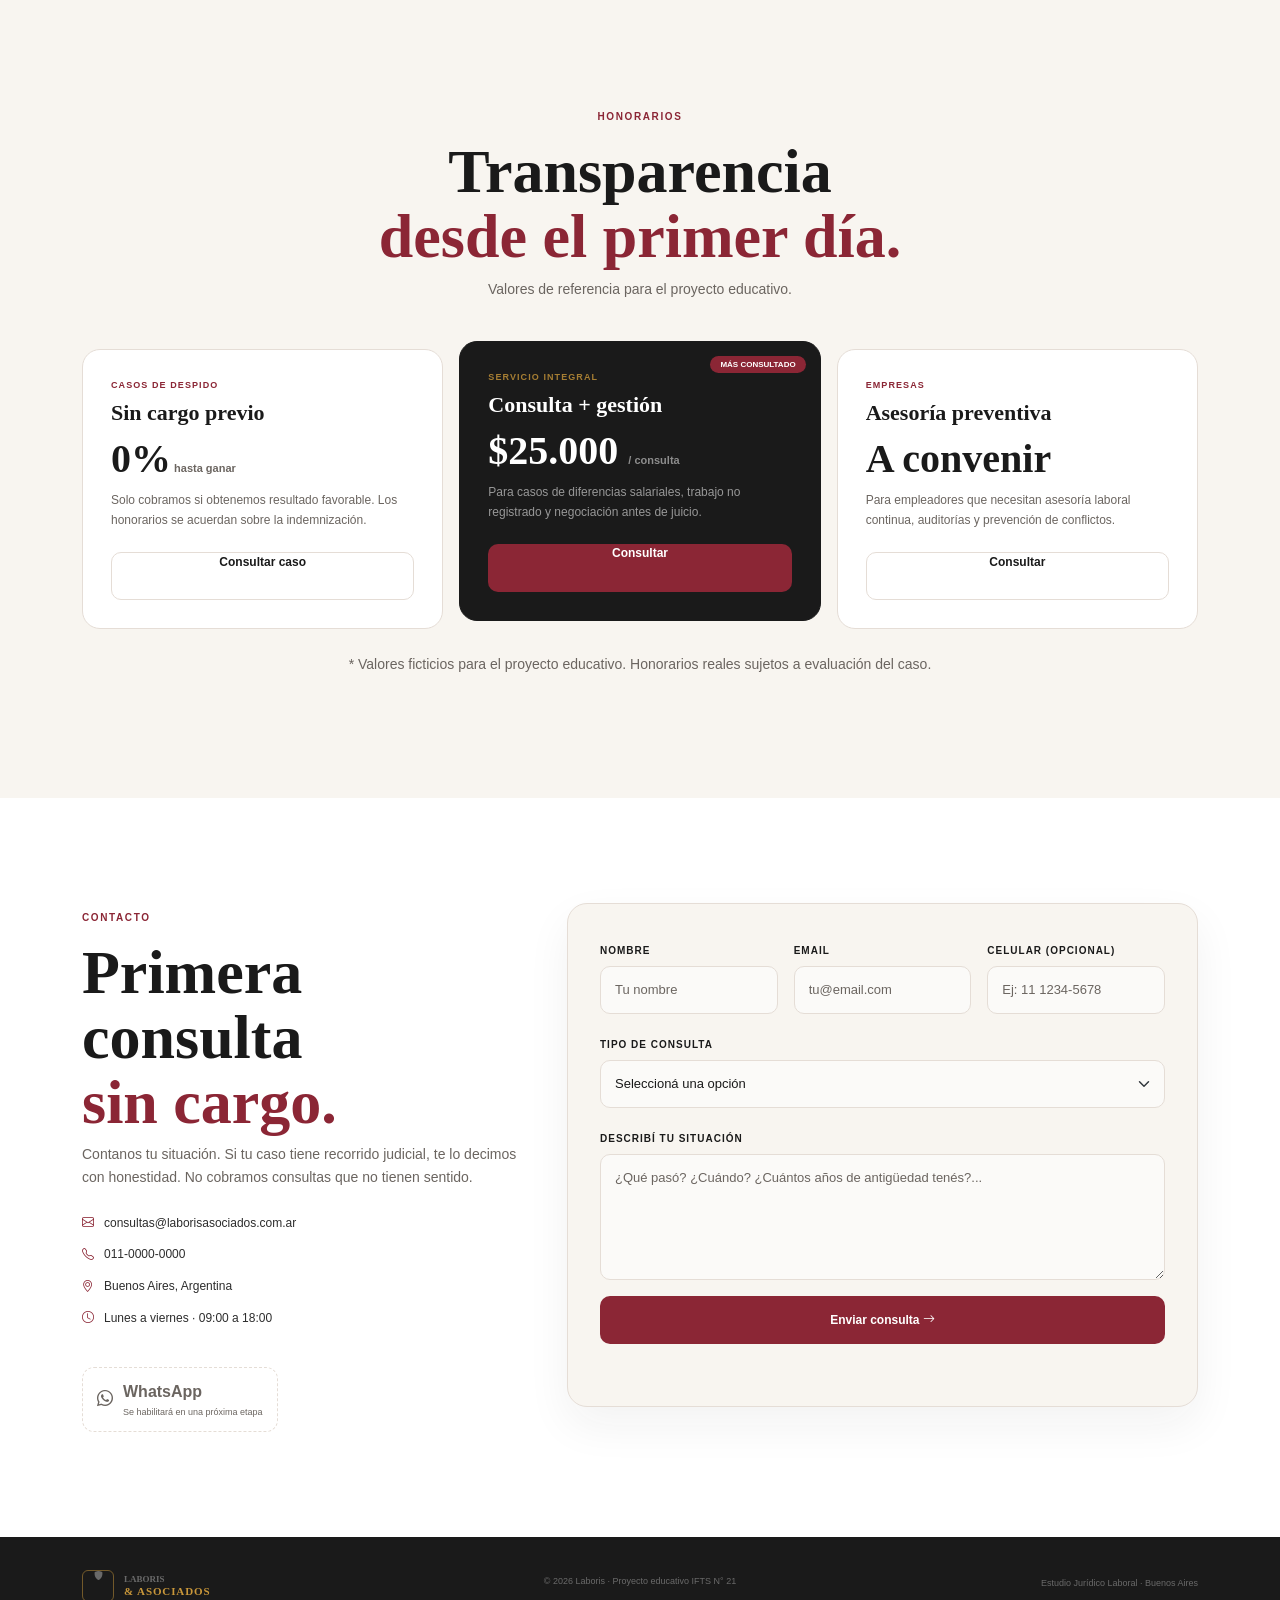
==== commit c6c48d53: "fix: eliminar texto demo del frontend" ====
--- a/public/index.html
+++ b/public/index.html
@@ -187,7 +187,7 @@
                 <button class="btn la-btn la-btn-primary" id="consultarBtn" type="button"><i class="bi bi-search"></i> Consultar</button>
               </div>
               <div id="consultaResultado" class="la-consulta-resultado" aria-live="polite"></div>
-              <small class="la-consulta-nota">Demo — en la etapa backend consultará GET /api/expediente en FastAPI</small>
+              <small class="la-consulta-nota"></small>
             </div>
           </div>
         </div>
